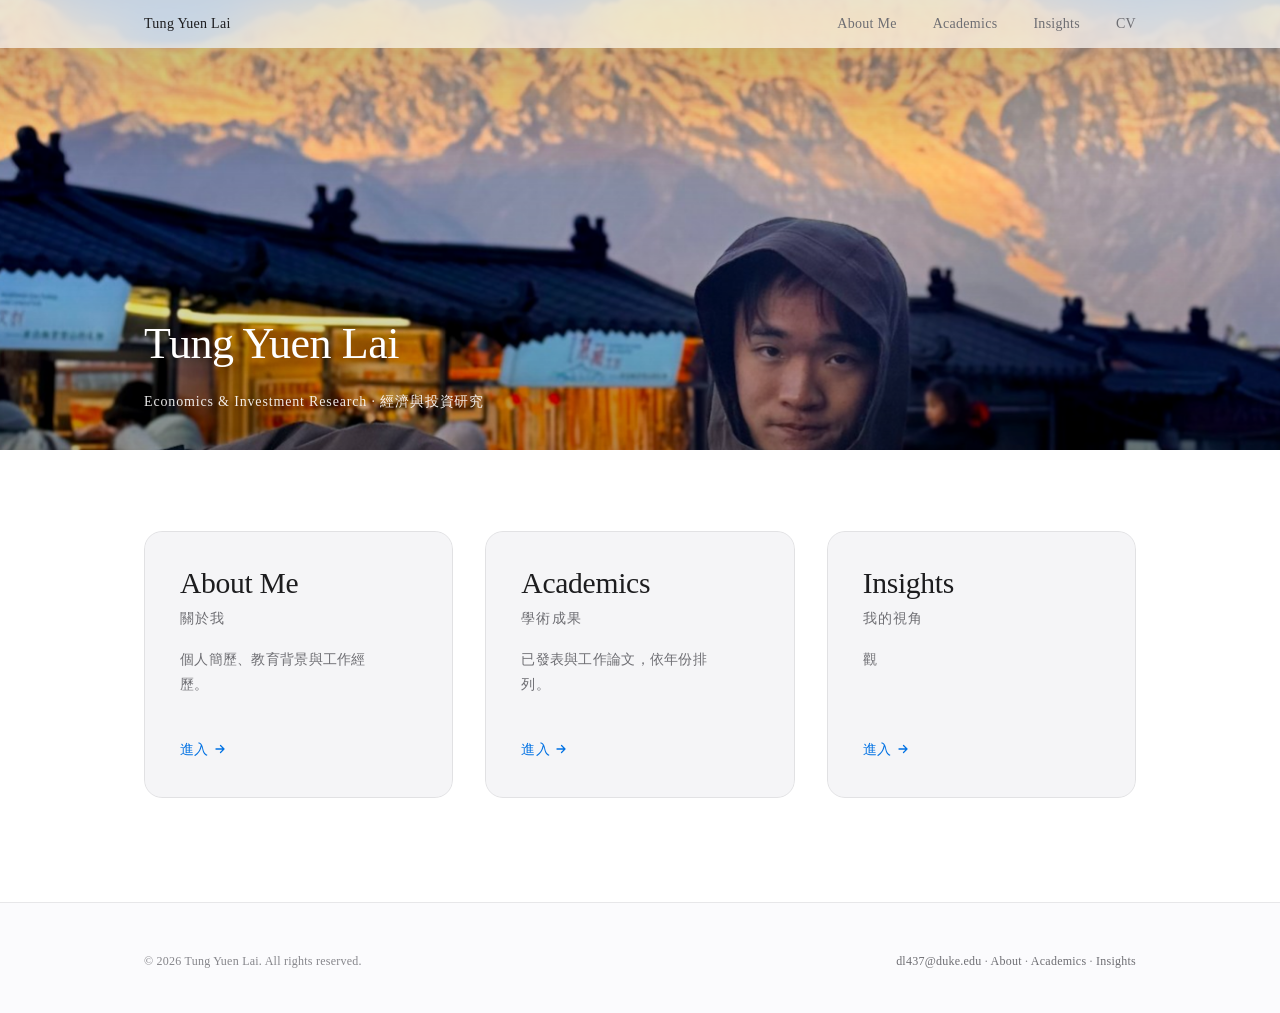
==== index.html @ 2a578169 "Initial commit: personal site (index / about / academics / insights)" ====
<!DOCTYPE html>
<html lang="zh-Hant">
<head>
<meta charset="UTF-8">
<meta name="viewport" content="width=device-width, initial-scale=1">
<title>Tung Yuen Lai — Personal Site</title>
<meta name="description" content="個人網站：學術成果與投資研究。">
<link rel="stylesheet" href="assets/css/style.css">
</head>
<body data-page="">

<!-- ========== 導航 ========== -->
<header class="nav">
  <div class="nav__inner">
    <a class="nav__brand" href="index.html" data-nav-brand>Your Name</a>
    <nav class="nav__links" aria-label="主導覽">
      <a class="nav__link" href="about.html">About Me</a>
      <a class="nav__link" href="academics.html">Academics</a>
      <a class="nav__link" href="insights.html">Insights</a>
      <!-- 若要放 CV：把 href 改成你的 PDF 路徑，例如 assets/cv.pdf -->
      <a class="nav__link" href="#">CV</a>
    </nav>
    <button class="nav__toggle" aria-label="開啟選單" aria-expanded="false">
      <span></span><span></span>
    </button>
  </div>
</header>

<main>

  <!-- ========== Hero：圖片佔據螢幕上方二分之一 ========== -->
  <section class="hero" aria-label="主視覺">
    <div class="hero__media">
      <img src="assets/img/hero.jpg" alt="個人照片" fetchpriority="high">
    </div>
    <div class="hero__scrim"></div>
    <div class="hero__caption">
      <h1 class="hero__name" data-hero-name>Tung Yuen Lai</h1>
      <div class="hero__role" data-hero-role></div>
    </div>
  </section>

  <!-- ========== 三個入口 ========== -->
  <section class="entries" aria-label="主要區塊">
    <div class="entries__grid" data-entries>
      <!-- 由 app.js 依 content.js 渲染 -->
    </div>
  </section>

</main>

<!-- ========== 頁腳 ========== -->
<footer class="footer">
  <div class="wrap footer__inner">
    <div>&copy; <span data-year>2026</span> <span data-footer-name>Tung Yuen Lai</span>. All rights reserved.</div>
    <div>
      <a href="#" data-email>Email</a> ·
      <a href="about.html">About</a> ·
      <a href="academics.html">Academics</a> ·
      <a href="insights.html">Insights</a>
    </div>
  </div>
</footer>

<script src="assets/js/content.js"></script>
<script src="assets/js/app.js"></script>
</body>
</html>
---- assets/css/style.css ----
/* ==========================================================================
   Personal Site — Design System
   风格参考：Apple 官网（大量留白 / 半透明毛玻璃导航 / 克制的动效 / 细腻字距）
   字体：英文 Times New Roman 12pt，繁體中文 宋體
   ========================================================================== */

/* ---------- 1. 设计变量 ---------- */
:root {
  /* 颜色 */
  --bg:            #ffffff;
  --bg-alt:        #fbfbfd;
  --surface:       #f5f5f7;
  --surface-2:     #ededf0;
  --text:          #1d1d1f;
  --text-2:        #6e6e73;
  --text-3:        #86868b;
  --link:          #0066cc;
  --link-hover:    #004499;
  --accent:        #0071e3;
  --border:        #d2d2d7;
  --border-soft:   rgba(0, 0, 0, 0.08);

  /* 字体 */
  --font-en: "Times New Roman", "Nimbus Roman", "Liberation Serif", Times, serif;
  --font-tc: "Songti TC", "Songti SC", "STSong", "SimSun", "Noto Serif TC", serif;
  --font-mono: "SF Mono", "Menlo", "Consolas", monospace;

  /* 排版 — 英文基准 12pt（= 16px） */
  --fs-base:   12pt;
  --fs-sm:     0.875rem;
  --fs-xs:     0.75rem;
  --fs-lg:     1.25rem;
  --fs-xl:     1.75rem;
  --fs-2xl:    2.5rem;
  --fs-3xl:    3.5rem;
  --fs-hero:   clamp(2.5rem, 6vw, 5rem);

  /* 间距 */
  --gutter: clamp(1.25rem, 5vw, 6rem);
  --maxw: 1120px;
  --maxw-read: 680px;

  /* 其他 */
  --radius:    18px;
  --radius-sm: 10px;
  --nav-h:     48px;
  --ease:      cubic-bezier(0.16, 1, 0.3, 1);

  /* 阴影 */
  --shadow-sm: 0 1px 3px rgba(0, 0, 0, 0.04);
  --shadow:    0 4px 24px rgba(0, 0, 0, 0.06);
  --shadow-lg: 0 16px 48px rgba(0, 0, 0, 0.10);

  /* 首頁大圖的垂直裁切焦點（直式照片用在橫幅時使用）
     38% ≈ 山景為主、人臉露出下半   48% ≈ 人臉完整、山景較少 */
  --hero-focus: 44%;
}

/* ---------- 2. 基础重置 ---------- */
*, *::before, *::after { box-sizing: border-box; }

html {
  font-size: var(--fs-base);          /* 全局基准 12pt */
  -webkit-text-size-adjust: 100%;
  scroll-behavior: smooth;
  scroll-padding-top: calc(var(--nav-h) + 16px);
}

body {
  margin: 0;
  background: var(--bg);
  color: var(--text);
  font-family: var(--font-en), var(--font-tc);
  font-size: 1rem;
  line-height: 1.6;
  letter-spacing: 0.01em;
  -webkit-font-smoothing: antialiased;
  -moz-osx-font-smoothing: grayscale;
  overflow-x: hidden;
}

/* 繁體中文段落：字距稍寬，行高稍大 */
:lang(zh-Hant), .tc { font-family: var(--font-tc), var(--font-en); line-height: 1.8; letter-spacing: 0.02em; }

img { max-width: 100%; display: block; }

a { color: var(--link); text-decoration: none; transition: color .25s var(--ease); }
a:hover { color: var(--link-hover); }

h1, h2, h3, h4 { font-weight: 400; margin: 0; line-height: 1.15; letter-spacing: -0.015em; }
h1 { font-size: var(--fs-3xl); }
h2 { font-size: var(--fs-2xl); }
h3 { font-size: var(--fs-xl); }
p  { margin: 0 0 1.1em; }

::selection { background: #b9d9ff; }

:focus-visible { outline: 2px solid var(--accent); outline-offset: 3px; border-radius: 4px; }

/* ---------- 3. 布局工具 ---------- */
.wrap { width: 100%; max-width: var(--maxw); margin: 0 auto; padding: 0 var(--gutter); }
.wrap--read { max-width: var(--maxw-read); }
.section { padding: clamp(4rem, 10vh, 7rem) 0; }
.section--tight { padding: clamp(2.5rem, 6vh, 4rem) 0; }
.center { text-align: center; }
.muted { color: var(--text-2); }
.small { font-size: var(--fs-sm); }
.eyebrow {
  font-size: var(--fs-sm);
  letter-spacing: 0.14em;
  text-transform: uppercase;
  color: var(--text-3);
  margin-bottom: 0.75rem;
}
.rule { height: 1px; background: var(--border-soft); border: 0; margin: 0; }

/* ---------- 4. 顶部导航 ---------- */
.nav {
  position: fixed; inset: 0 0 auto 0;
  height: var(--nav-h);
  z-index: 100;
  display: flex; align-items: center;
  background: rgba(251, 251, 253, 0.72);
  -webkit-backdrop-filter: saturate(180%) blur(20px);
  backdrop-filter: saturate(180%) blur(20px);
  border-bottom: 1px solid transparent;
  transition: border-color .3s var(--ease), background .3s var(--ease);
}
.nav.is-scrolled { border-bottom-color: var(--border-soft); }

.nav__inner {
  width: 100%; max-width: var(--maxw);
  margin: 0 auto; padding: 0 var(--gutter);
  display: flex; align-items: center; justify-content: space-between; gap: 1.5rem;
}
.nav__brand {
  font-size: var(--fs-sm); letter-spacing: 0.02em; color: var(--text);
  white-space: nowrap;
}
.nav__brand:hover { color: var(--text-2); }
.nav__links { display: flex; align-items: center; gap: clamp(1rem, 3vw, 2.25rem); }
.nav__link {
  font-size: var(--fs-sm); color: var(--text-2);
  position: relative; padding: 0.25rem 0; white-space: nowrap;
}
.nav__link::after {
  content: ""; position: absolute; left: 0; bottom: -1px; height: 1px; width: 100%;
  background: currentColor; transform: scaleX(0); transform-origin: right;
  transition: transform .4s var(--ease);
}
.nav__link:hover { color: var(--text); }
.nav__link:hover::after { transform: scaleX(1); transform-origin: left; }
.nav__link.is-active { color: var(--text); }
.nav__link.is-active::after { transform: scaleX(1); }

/* 移动端汉堡 */
.nav__toggle {
  display: none; background: none; border: 0; cursor: pointer; padding: 8px;
  color: var(--text);
}
.nav__toggle span {
  display: block; width: 18px; height: 1.5px; background: currentColor; margin: 4px 0;
  transition: transform .3s var(--ease), opacity .3s var(--ease);
}
.nav.is-open .nav__toggle span:first-child { transform: translateY(2.75px) rotate(45deg); }
.nav.is-open .nav__toggle span:last-child  { transform: translateY(-2.75px) rotate(-45deg); }

/* ---------- 5. 首页 Hero ---------- */
/* 图片占据屏幕上方 1/2 */
.hero {
  position: relative;
  height: 50vh;
  min-height: 320px;
  overflow: hidden;
  background: var(--surface);
}
.hero__media {
  position: absolute; inset: -12% 0;
  will-change: transform;
}
.hero__media img {
  width: 100%; height: 100%; object-fit: cover;
  /* 直式照片裁成橫幅時的可見區域。
     數字越小 → 畫面越往上（山景多、人臉靠下）；
     數字越大 → 畫面越往下（人臉完整、山景較少）。
     可在 style.css 的 :root 調整 --hero-focus。 */
  object-position: center var(--hero-focus);
  transform: scale(1.04);
  animation: heroKen 14s var(--ease) forwards;
}
@keyframes heroKen { from { transform: scale(1.12); } to { transform: scale(1.04); } }

.hero__scrim {
  position: absolute; inset: 0;
  background: linear-gradient(180deg, rgba(0,0,0,.28) 0%, rgba(0,0,0,0) 38%, rgba(0,0,0,.30) 100%);
}
.hero__caption {
  position: absolute; left: 0; right: 0; bottom: clamp(1.25rem, 4vh, 2.5rem);
  z-index: 2; color: #fff;
  padding: 0 var(--gutter);
  max-width: var(--maxw); margin: 0 auto;
  text-shadow: 0 1px 20px rgba(0, 0, 0, .35);
}
.hero__name { font-size: clamp(1.6rem, 4vw, 2.75rem); letter-spacing: -0.01em; }
.hero__role { font-size: var(--fs-sm); opacity: .9; margin-top: .35rem; letter-spacing: .06em; }

/* ---------- 6. 首页三个入口 ---------- */
.entries { padding: clamp(3rem, 9vh, 6rem) 0 clamp(3rem, 8vh, 5rem); }
.entries__grid {
  display: grid; grid-template-columns: repeat(3, 1fr);
  gap: clamp(1rem, 2.5vw, 2rem);
  max-width: var(--maxw); margin: 0 auto; padding: 0 var(--gutter);
}
.entry {
  position: relative;
  display: flex; flex-direction: column; justify-content: space-between;
  min-height: 240px;
  padding: clamp(1.5rem, 3vw, 2.25rem);
  border-radius: var(--radius);
  background: var(--surface);
  color: var(--text);
  overflow: hidden;
  transition: transform .6s var(--ease), box-shadow .6s var(--ease), background .4s var(--ease);
}
.entry::after {
  content: ""; position: absolute; inset: 0; border-radius: inherit;
  border: 1px solid var(--border-soft); pointer-events: none;
}
.entry:hover { transform: translateY(-6px); box-shadow: var(--shadow-lg); background: #fff; color: var(--text); }
.entry__en {
  font-size: clamp(1.35rem, 2.4vw, 1.85rem);
  letter-spacing: -0.01em; line-height: 1.1;
}
.entry__tc { font-family: var(--font-tc); font-size: var(--fs-sm); color: var(--text-2); margin-top: .4rem; letter-spacing: .08em; }
.entry__desc { font-size: var(--fs-sm); color: var(--text-2); max-width: 30ch; margin-top: 1rem; }
.entry__arrow {
  font-size: var(--fs-sm); color: var(--accent);
  display: inline-flex; align-items: center; gap: .35rem; margin-top: 1.5rem;
}
.entry__arrow svg { width: 12px; height: 12px; transition: transform .5s var(--ease); }
.entry:hover .entry__arrow svg { transform: translateX(4px); }

/* ---------- 7. 页面头部（子页） ---------- */
.page-head {
  padding: calc(var(--nav-h) + clamp(2.5rem, 8vh, 5rem)) 0 clamp(1.5rem, 4vh, 2.5rem);
}
.page-head h1 { font-size: clamp(2rem, 5vw, 3.25rem); letter-spacing: -0.02em; }
.page-head .tc-title { font-family: var(--font-tc); font-size: var(--fs-base); color: var(--text-2); letter-spacing: .16em; margin-top: .75rem; }
.page-head p.lede { margin-top: 1.25rem; max-width: 62ch; color: var(--text-2); }

/* 卷动进度条 */
.progress {
  position: fixed; top: 0; left: 0; height: 2px; width: 0; z-index: 120;
  background: var(--accent); transition: width .1s linear;
}

/* ---------- 8. 简历 About ---------- */
.resume { display: grid; grid-template-columns: 250px 1fr; gap: clamp(2rem, 6vw, 5rem); align-items: start; }

.resume__side { position: sticky; top: calc(var(--nav-h) + 2rem); }
.resume__side dl { margin: 0; }
.resume__side dt { font-size: var(--fs-xs); letter-spacing: .12em; text-transform: uppercase; color: var(--text-3); margin-top: 1.4rem; }
.resume__side dd { margin: .3rem 0 0; font-size: var(--fs-sm); color: var(--text); }
.resume__side a { word-break: break-word; }

.timeline { position: relative; padding-left: 1.75rem; }
.timeline::before {
  content: ""; position: absolute; left: 0; top: .5rem; bottom: .5rem; width: 1px;
  background: var(--border);
}
.tl-item { position: relative; padding-bottom: clamp(2rem, 5vh, 3.25rem); }
.tl-item::before {
  content: ""; position: absolute; left: -1.75rem; top: .55rem;
  width: 7px; height: 7px; margin-left: -3px; border-radius: 50%;
  background: #fff; border: 1.5px solid var(--accent);
}
.tl-item__period { font-size: var(--fs-xs); letter-spacing: .1em; color: var(--text-3); text-transform: uppercase; }
.tl-item__title { font-size: var(--fs-lg); margin-top: .35rem; }
.tl-item__sub { font-size: var(--fs-sm); color: var(--text-2); margin-top: .25rem; }
.tl-item__desc { font-size: var(--fs-sm); color: var(--text-2); margin-top: .75rem; max-width: 62ch; }
.tl-item ul { margin: .75rem 0 0; padding-left: 1.1rem; font-size: var(--fs-sm); color: var(--text-2); }
.tl-item li { margin-bottom: .4rem; }

.tags { display: flex; flex-wrap: wrap; gap: .5rem; }
.tag {
  font-size: var(--fs-xs); padding: .3rem .7rem; border-radius: 999px;
  background: var(--surface); color: var(--text-2); border: 1px solid var(--border-soft);
}

/* ---------- 9. 学术成果（Google Scholar 风格） ---------- */
.scholar { display: grid; grid-template-columns: 280px 1fr; gap: clamp(2rem, 5vw, 4rem); align-items: start; }

.scholar__card { position: sticky; top: calc(var(--nav-h) + 2rem); }
.scholar__avatar {
  width: 120px; height: 120px; border-radius: 50%; object-fit: cover; object-position: center 25%;
  margin-bottom: 1.25rem; box-shadow: var(--shadow);
}
.scholar__name { font-size: var(--fs-lg); }
.scholar__affil { font-size: var(--fs-sm); color: var(--text-2); margin-top: .3rem; }
.scholar__links { font-size: var(--fs-sm); margin-top: .9rem; display: flex; flex-wrap: wrap; gap: .35rem .9rem; }

.stats { width: 100%; border-collapse: collapse; margin-top: 1.5rem; font-size: var(--fs-sm); }
.stats caption { text-align: left; font-size: var(--fs-xs); letter-spacing: .12em; text-transform: uppercase; color: var(--text-3); padding-bottom: .6rem; }
.stats th, .stats td { text-align: left; padding: .45rem 0; border-bottom: 1px solid var(--border-soft); font-weight: 400; }
.stats td:last-child { text-align: right; color: var(--text-2); }

.pub-list { list-style: none; margin: 0; padding: 0; }
.pub { padding: 1.25rem 0; border-bottom: 1px solid var(--border-soft); }
.pub:first-child { padding-top: 0; }
.pub__title { font-size: var(--fs-lg); line-height: 1.35; color: var(--link); }
.pub__title:hover { text-decoration: underline; }
.pub__authors { font-size: var(--fs-sm); color: var(--text-2); margin-top: .4rem; }
.pub__venue { font-size: var(--fs-sm); color: var(--text-3); font-style: italic; margin-top: .25rem; }
.pub__meta { margin-top: .7rem; display: flex; flex-wrap: wrap; gap: .4rem 1rem; font-size: var(--fs-xs); color: var(--text-3); }
.pub__meta .sep { color: var(--border); }
.pub__tags { margin-top: .7rem; }
.pub__actions { margin-top: .8rem; display: flex; gap: 1rem; font-size: var(--fs-sm); }
.pub__actions a { display: inline-flex; align-items: center; gap: .3rem; }

/* 分页/年份分隔 */
.year-divider {
  margin: 2.5rem 0 1rem; padding-bottom: .5rem;
  border-bottom: 1px solid var(--text);
  font-size: var(--fs-sm); letter-spacing: .1em; color: var(--text);
}
.year-divider:first-child { margin-top: 0; }

/* ---------- 10. Insights 列表 ---------- */
.filters { display: flex; flex-wrap: wrap; gap: .5rem; margin-bottom: 2.5rem; }
.filter {
  font-family: inherit; font-size: var(--fs-xs); letter-spacing: .04em;
  padding: .45rem 1rem; border-radius: 999px; cursor: pointer;
  border: 1px solid var(--border); background: transparent; color: var(--text-2);
  transition: all .3s var(--ease);
}
.filter:hover { border-color: var(--text-3); color: var(--text); }
.filter.is-active { background: var(--text); border-color: var(--text); color: #fff; }

.posts { display: grid; grid-template-columns: repeat(auto-fill, minmax(300px, 1fr)); gap: clamp(1.25rem, 3vw, 2rem); }
.post {
  display: flex; flex-direction: column; gap: .75rem;
  padding: 1.75rem; border-radius: var(--radius);
  background: var(--surface); color: var(--text);
  transition: transform .6s var(--ease), box-shadow .6s var(--ease), background .4s var(--ease);
  position: relative;
}
.post::after { content: ""; position: absolute; inset: 0; border-radius: inherit; border: 1px solid var(--border-soft); pointer-events: none; }
.post:hover { transform: translateY(-6px); box-shadow: var(--shadow-lg); background: #fff; color: var(--text); }
.post__meta { font-size: var(--fs-xs); letter-spacing: .08em; color: var(--text-3); text-transform: uppercase; display: flex; gap: .6rem; }
.post__title { font-size: var(--fs-lg); line-height: 1.3; }
.post__excerpt { font-size: var(--fs-sm); color: var(--text-2); flex: 1; }
.post__more { font-size: var(--fs-sm); color: var(--accent); }

.empty {
  padding: 3.5rem 2rem; text-align: center; border-radius: var(--radius);
  background: var(--surface); color: var(--text-2); font-size: var(--fs-sm);
}

/* ---------- 11. 内文阅读页 ---------- */
.reader { padding-bottom: 6rem; }
.reader__back { font-size: var(--fs-sm); display: inline-flex; align-items: center; gap: .4rem; color: var(--text-2); }
.reader__back:hover { color: var(--text); }
.reader__head { padding: clamp(1.5rem, 4vh, 3rem) 0 clamp(1rem, 3vh, 2rem); border-bottom: 1px solid var(--border-soft); margin-bottom: clamp(2rem, 5vh, 3.5rem); }
.reader__title { font-size: clamp(1.75rem, 4vw, 2.75rem); letter-spacing: -0.02em; }
.reader__byline { margin-top: 1rem; font-size: var(--fs-sm); color: var(--text-2); }
.reader__byline .dot { color: var(--border); margin: 0 .5rem; }

.prose { font-size: 1rem; line-height: 1.85; color: #2b2b2e; }
.prose h2 { font-size: var(--fs-xl); margin: 2.5rem 0 1rem; letter-spacing: -0.01em; color: var(--text); }
.prose h3 { font-size: var(--fs-lg); margin: 2rem 0 .75rem; color: var(--text); }
.prose p { margin: 0 0 1.35em; }
.prose ul, .prose ol { margin: 0 0 1.35em; padding-left: 1.35rem; }
.prose li { margin-bottom: .55rem; }
.prose blockquote {
  margin: 2rem 0; padding: .25rem 0 .25rem 1.5rem;
  border-left: 2px solid var(--border); color: var(--text-2); font-style: italic;
}
.prose figure { margin: 2.25rem 0; }
.prose figcaption { font-size: var(--fs-xs); color: var(--text-3); margin-top: .75rem; text-align: center; }
.prose table { width: 100%; border-collapse: collapse; font-size: var(--fs-sm); margin: 1.75rem 0; }
.prose th, .prose td { border-bottom: 1px solid var(--border-soft); padding: .6rem .5rem; text-align: left; }
.prose th { font-weight: 400; color: var(--text-2); border-bottom-color: var(--border); }
.prose code { font-family: var(--font-mono); font-size: .875em; background: var(--surface); padding: .15em .4em; border-radius: 4px; }
.prose pre { background: var(--surface); padding: 1.25rem; border-radius: var(--radius-sm); overflow-x: auto; font-size: var(--fs-sm); }
.prose pre code { background: none; padding: 0; }
.prose hr { border: 0; border-top: 1px solid var(--border-soft); margin: 2.5rem 0; }

/* 文章末尾：上一篇/下一篇 */
.pager { display: flex; justify-content: space-between; gap: 1rem; margin-top: 4rem; padding-top: 2rem; border-top: 1px solid var(--border-soft); }
.pager a { font-size: var(--fs-sm); max-width: 45%; }
.pager .pager__dir { display: block; font-size: var(--fs-xs); letter-spacing: .1em; text-transform: uppercase; color: var(--text-3); margin-bottom: .35rem; }
.pager .pager__next { text-align: right; margin-left: auto; }

/* 占位提示（内容未上传时） */
.placeholder {
  margin: 2.5rem 0; padding: 2rem; border-radius: var(--radius);
  border: 1px dashed var(--border); background: var(--bg-alt);
  font-size: var(--fs-sm); color: var(--text-2); text-align: center;
}

/* ---------- 12. 页脚 ---------- */
.footer {
  padding: 3rem 0 2.5rem; margin-top: 2rem;
  background: var(--bg-alt); border-top: 1px solid var(--border-soft);
  font-size: var(--fs-xs); color: var(--text-3);
}
.footer__inner { display: flex; flex-wrap: wrap; gap: 1rem; justify-content: space-between; align-items: center; }
.footer a { color: var(--text-2); }
.footer a:hover { color: var(--text); }

/* ---------- 13. 滚动入场动画 ---------- */
.reveal {
  opacity: 0;
  transform: translateY(28px);
  transition: opacity .9s var(--ease), transform .9s var(--ease);
}
.reveal.is-visible { opacity: 1; transform: none; }
.reveal[data-delay="1"] { transition-delay: .09s; }
.reveal[data-delay="2"] { transition-delay: .18s; }
.reveal[data-delay="3"] { transition-delay: .27s; }
.reveal[data-delay="4"] { transition-delay: .36s; }

/* 子元素逐个浮现 */
.stagger > * {
  opacity: 0; transform: translateY(20px);
  transition: opacity .8s var(--ease), transform .8s var(--ease);
}
.stagger.is-visible > * { opacity: 1; transform: none; }
.stagger.is-visible > *:nth-child(1) { transition-delay: .05s; }
.stagger.is-visible > *:nth-child(2) { transition-delay: .12s; }
.stagger.is-visible > *:nth-child(3) { transition-delay: .19s; }
.stagger.is-visible > *:nth-child(4) { transition-delay: .26s; }
.stagger.is-visible > *:nth-child(5) { transition-delay: .33s; }
.stagger.is-visible > *:nth-child(6) { transition-delay: .40s; }
.stagger.is-visible > *:nth-child(n+7) { transition-delay: .45s; }

/* 页面进入 */
@keyframes pageIn { from { opacity: 0; } to { opacity: 1; } }
body { animation: pageIn .5s var(--ease) both; }

/* ---------- 14. 响应式 ---------- */
@media (max-width: 900px) {
  .resume, .scholar { grid-template-columns: 1fr; gap: 2.5rem; }
  .resume__side, .scholar__card { position: static; }
  .entries__grid { grid-template-columns: 1fr; }
  .entry { min-height: auto; }
}

@media (max-width: 640px) {
  :root { --fs-2xl: 1.9rem; --fs-3xl: 2.4rem; }
  .nav__toggle { display: block; }
  .nav__links {
    position: absolute; top: var(--nav-h); left: 0; right: 0;
    flex-direction: column; align-items: flex-start; gap: 0;
    padding: 0 var(--gutter);
    background: rgba(251,251,253,.96);
    -webkit-backdrop-filter: saturate(180%) blur(20px);
    backdrop-filter: saturate(180%) blur(20px);
    border-bottom: 1px solid var(--border-soft);
    max-height: 0; overflow: hidden;
    transition: max-height .45s var(--ease), padding .45s var(--ease);
  }
  .nav.is-open .nav__links { max-height: 320px; padding: .5rem var(--gutter) 1.25rem; }
  .nav__link { padding: .75rem 0; font-size: 1rem; width: 100%; border-bottom: 1px solid var(--border-soft); }
  .nav__link::after { display: none; }
  .hero { height: 46vh; }
}

/* ---------- 15. 无障碍 / 减少动效 ---------- */
@media (prefers-reduced-motion: reduce) {
  *, *::before, *::after {
    animation-duration: .001ms !important;
    animation-iteration-count: 1 !important;
    transition-duration: .001ms !important;
    scroll-behavior: auto !important;
  }
  .reveal, .stagger > * { opacity: 1; transform: none; }
}

/* ---------- 16. 打印 ---------- */
@media print {
  .nav, .progress, .footer, .pager, .reader__back { display: none; }
  body { background: #fff; }
  .prose { color: #000; }
}
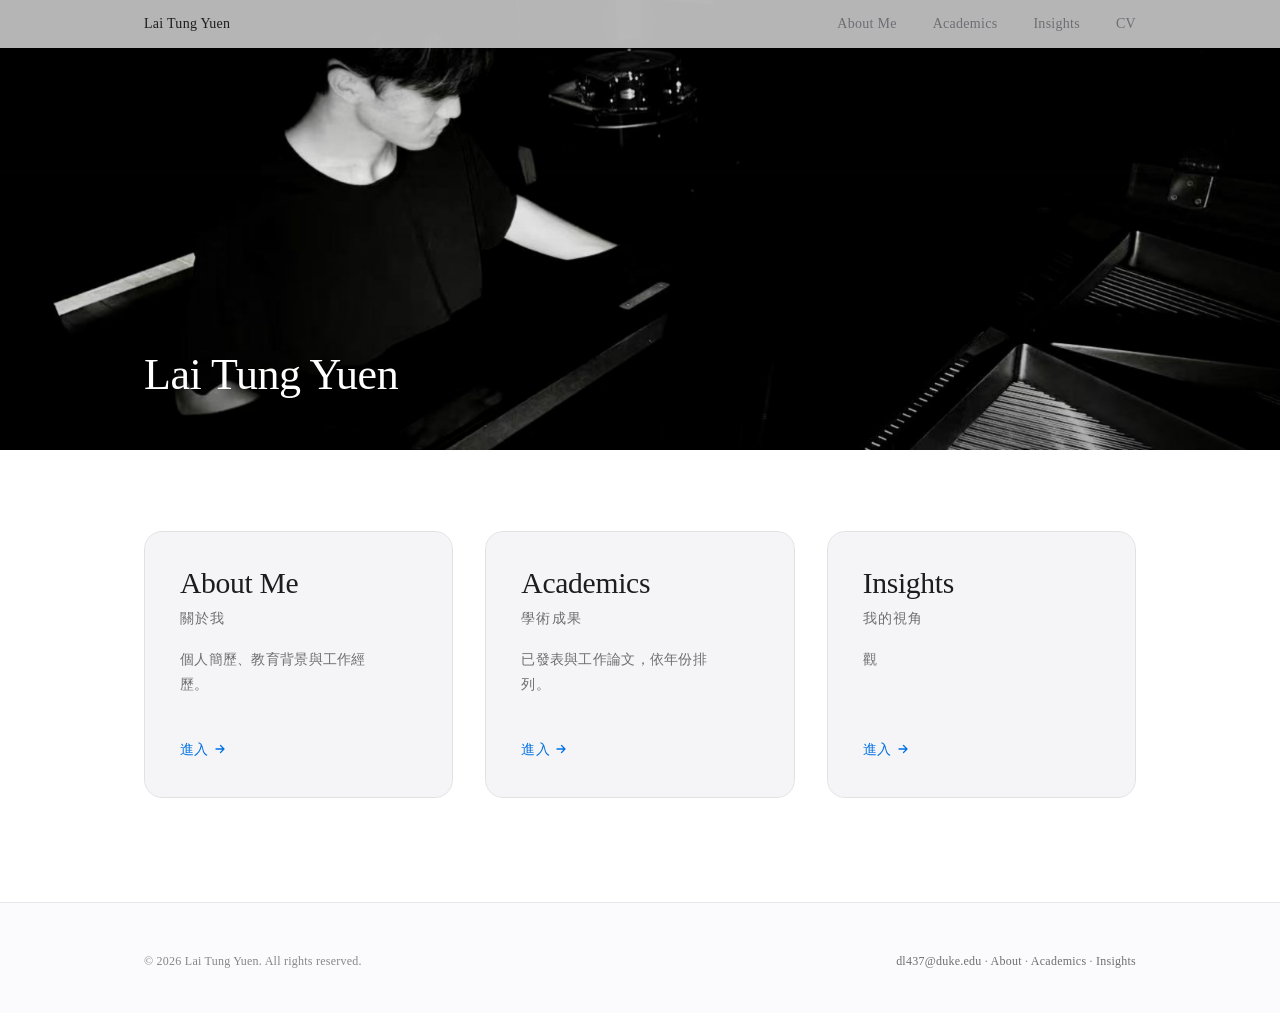
==== commit 995f75a8: "Update hero and avatar images, rename to Lai Tung Yuen, add bio, clear resume sections" ====
--- a/index.html
+++ b/index.html
@@ -3,7 +3,7 @@
 <head>
 <meta charset="UTF-8">
 <meta name="viewport" content="width=device-width, initial-scale=1">
-<title>Tung Yuen Lai — Personal Site</title>
+<title>Lai Tung Yuen — Personal Site</title>
 <meta name="description" content="個人網站：學術成果與投資研究。">
 <link rel="stylesheet" href="assets/css/style.css">
 </head>
@@ -12,7 +12,7 @@
 <!-- ========== 導航 ========== -->
 <header class="nav">
   <div class="nav__inner">
-    <a class="nav__brand" href="index.html" data-nav-brand>Your Name</a>
+    <a class="nav__brand" href="index.html" data-nav-brand>Lai Tung Yuen</a>
     <nav class="nav__links" aria-label="主導覽">
       <a class="nav__link" href="about.html">About Me</a>
       <a class="nav__link" href="academics.html">Academics</a>
@@ -35,7 +35,7 @@
     </div>
     <div class="hero__scrim"></div>
     <div class="hero__caption">
-      <h1 class="hero__name" data-hero-name>Tung Yuen Lai</h1>
+      <h1 class="hero__name" data-hero-name>Lai Tung Yuen</h1>
       <div class="hero__role" data-hero-role></div>
     </div>
   </section>
@@ -52,7 +52,7 @@
 <!-- ========== 頁腳 ========== -->
 <footer class="footer">
   <div class="wrap footer__inner">
-    <div>&copy; <span data-year>2026</span> <span data-footer-name>Tung Yuen Lai</span>. All rights reserved.</div>
+    <div>&copy; <span data-year>2026</span> <span data-footer-name>Lai Tung Yuen</span>. All rights reserved.</div>
     <div>
       <a href="#" data-email>Email</a> ·
       <a href="about.html">About</a> ·
--- a/assets/css/style.css
+++ b/assets/css/style.css
@@ -52,8 +52,8 @@
   --shadow-lg: 0 16px 48px rgba(0, 0, 0, 0.10);
 
   /* 首頁大圖的垂直裁切焦點（直式照片用在橫幅時使用）
-     38% ≈ 山景為主、人臉露出下半   48% ≈ 人臉完整、山景較少 */
-  --hero-focus: 44%;
+     數字越小 → 畫面越往上；數字越大 → 畫面越往下 */
+  --hero-focus: 20%;
 }
 
 /* ---------- 2. 基础重置 ---------- */
@@ -247,6 +247,10 @@
 .page-head h1 { font-size: clamp(2rem, 5vw, 3.25rem); letter-spacing: -0.02em; }
 .page-head .tc-title { font-family: var(--font-tc); font-size: var(--fs-base); color: var(--text-2); letter-spacing: .16em; margin-top: .75rem; }
 .page-head p.lede { margin-top: 1.25rem; max-width: 62ch; color: var(--text-2); }
+/* 自我介紹多段落 */
+.page-head .lede { max-width: 68ch; color: var(--text-2); }
+.page-head .lede p { margin: 0 0 1em; line-height: 1.75; }
+.page-head .lede p:last-child { margin-bottom: 0; }
 
 /* 卷动进度条 */
 .progress {
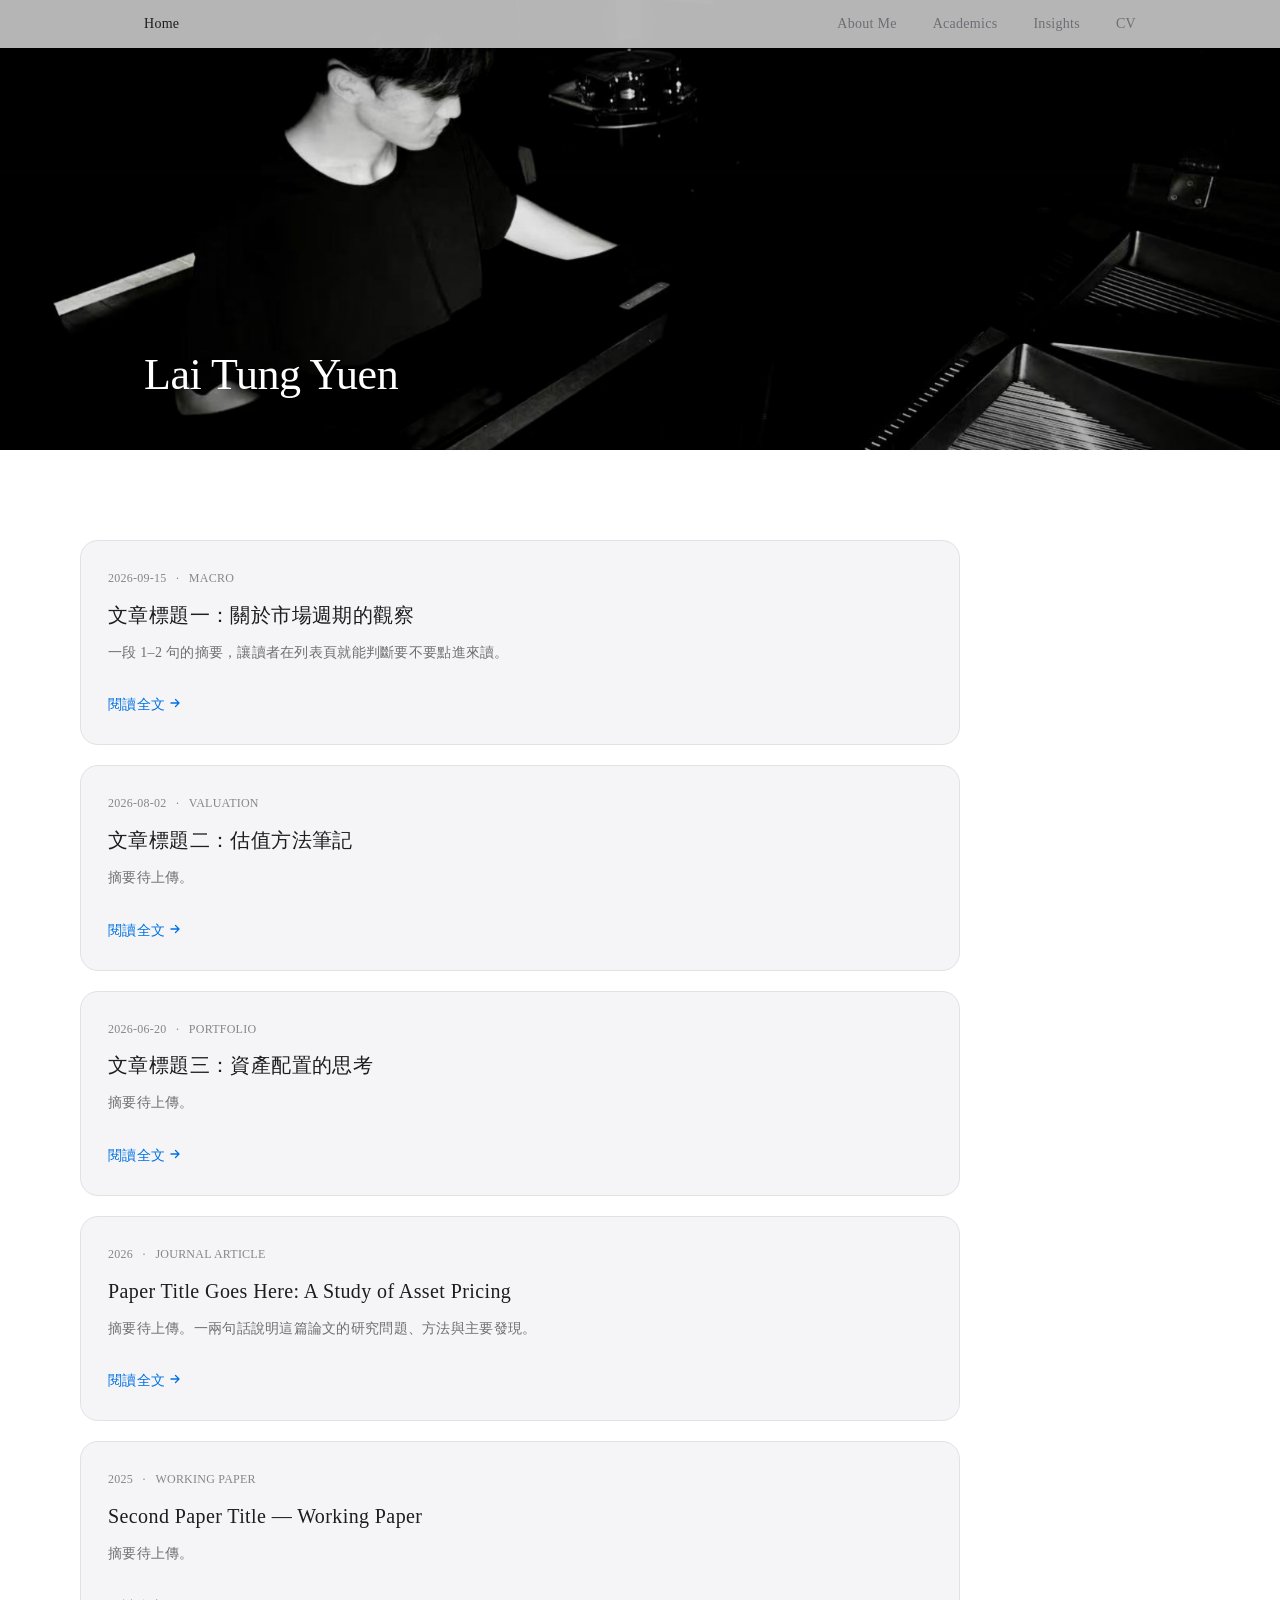
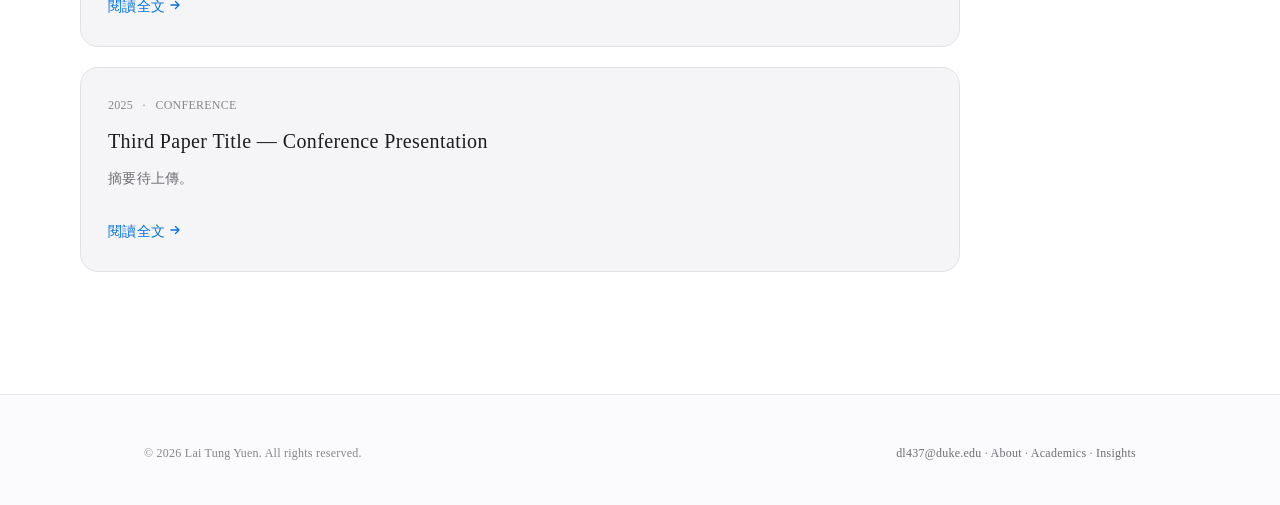
==== commit 7071332d: "Nav brand to Home, homepage feed, About hero image, vertical cards, remove Chinese subtitles" ====
--- a/index.html
+++ b/index.html
@@ -12,7 +12,7 @@
 <!-- ========== 導航 ========== -->
 <header class="nav">
   <div class="nav__inner">
-    <a class="nav__brand" href="index.html" data-nav-brand>Lai Tung Yuen</a>
+    <a class="nav__brand" href="index.html" data-nav-brand>Home</a>
     <nav class="nav__links" aria-label="主導覽">
       <a class="nav__link" href="about.html">About Me</a>
       <a class="nav__link" href="academics.html">Academics</a>
@@ -40,9 +40,9 @@
     </div>
   </section>
 
-  <!-- ========== 三個入口 ========== -->
-  <section class="entries" aria-label="主要區塊">
-    <div class="entries__grid" data-entries>
+  <!-- ========== 最新內容：學術論文 + 投資研究，越新排越上面 ========== -->
+  <section class="section wrap" aria-label="最新內容">
+    <div class="feed" data-home-feed>
       <!-- 由 app.js 依 content.js 渲染 -->
     </div>
   </section>
--- a/assets/css/style.css
+++ b/assets/css/style.css
@@ -214,7 +214,7 @@
 .entry {
   position: relative;
   display: flex; flex-direction: column; justify-content: space-between;
-  min-height: 240px;
+  min-height: 200px;
   padding: clamp(1.5rem, 3vw, 2.25rem);
   border-radius: var(--radius);
   background: var(--surface);
@@ -234,10 +234,12 @@
 .entry__tc { font-family: var(--font-tc); font-size: var(--fs-sm); color: var(--text-2); margin-top: .4rem; letter-spacing: .08em; }
 .entry__desc { font-size: var(--fs-sm); color: var(--text-2); max-width: 30ch; margin-top: 1rem; }
 .entry__arrow {
-  font-size: var(--fs-sm); color: var(--accent);
-  display: inline-flex; align-items: center; gap: .35rem; margin-top: 1.5rem;
-}
-.entry__arrow svg { width: 12px; height: 12px; transition: transform .5s var(--ease); }
+  color: var(--accent);
+  align-self: flex-end;          /* 箭頭靠右下角 */
+  display: inline-flex; align-items: center;
+  transition: transform .5s var(--ease);
+}
+.entry__arrow svg { width: 15px; height: 15px; }
 .entry:hover .entry__arrow svg { transform: translateX(4px); }
 
 /* ---------- 7. 页面头部（子页） ---------- */
@@ -257,6 +259,72 @@
   position: fixed; top: 0; left: 0; height: 2px; width: 0; z-index: 120;
   background: var(--accent); transition: width .1s linear;
 }
+
+/* ---------- 8a. 關於我：大圖版型 ---------- */
+.about-hero {
+  position: relative;
+  min-height: 82vh;
+  display: flex;
+  align-items: flex-end;
+  overflow: hidden;
+  background: #0b0b0c;
+  color: #fff;
+}
+.about-hero__media { position: absolute; inset: 0; }
+.about-hero__media img {
+  width: 100%; height: 100%; object-fit: cover;
+  object-position: center 50%;
+}
+/* 漸層遮罩：左側（文字處）與底部加深，右側最深，讓白字清楚 */
+.about-hero__scrim {
+  position: absolute; inset: 0;
+  background:
+    linear-gradient(90deg, rgba(0,0,0,0.58) 0%, rgba(0,0,0,0.52) 42%, rgba(0,0,0,0.22) 66%, rgba(0,0,0,0.88) 100%),
+    linear-gradient(0deg, rgba(0,0,0,0.86) 0%, rgba(0,0,0,0.58) 28%, rgba(0,0,0,0.16) 56%, rgba(0,0,0,0) 78%);
+}
+.about-hero__caption {
+  position: relative; z-index: 2;
+  width: 100%; max-width: var(--maxw);
+  margin: 0 auto;
+  padding: calc(var(--nav-h) + 3rem) var(--gutter) clamp(3rem, 9vh, 5.5rem);
+  color: #fff;
+  text-shadow: 0 1px 30px rgba(0, 0, 0, 0.65), 0 1px 4px rgba(0, 0, 0, 0.45);
+}
+.about-hero__title {
+  font-size: clamp(2.25rem, 5.5vw, 3.75rem);
+  letter-spacing: -0.02em;
+  color: #fff;
+}
+.about-hero__bio {
+  margin-top: 1.75rem;
+  max-width: 60ch;
+  color: rgba(255, 255, 255, 0.9);
+}
+.about-hero__bio p { margin: 0 0 1.15em; line-height: 1.8; }
+.about-hero__bio p:last-child { margin-bottom: 0; }
+.about-hero__email {
+  display: inline-block;
+  margin-top: 1.5rem;
+  font-size: var(--fs-sm);
+  color: #fff;
+  border-bottom: 1px solid rgba(255, 255, 255, 0.45);
+  padding-bottom: 2px;
+  transition: border-color .3s var(--ease);
+}
+.about-hero__email:hover { color: #fff; border-bottom-color: #fff; }
+
+@media (max-width: 640px) {
+  .about-hero { min-height: 88vh; }
+}
+
+/* ---------- 8b. 首頁資訊流（單欄） ---------- */
+.feed {
+  display: grid;
+  grid-template-columns: 1fr;
+  gap: 1.25rem;
+  max-width: 880px;
+}
+.feed .post__excerpt { max-width: 72ch; }
 
 /* ---------- 8. 简历 About ---------- */
 .resume { display: grid; grid-template-columns: 250px 1fr; gap: clamp(2rem, 6vw, 5rem); align-items: start; }
@@ -340,7 +408,14 @@
 .filter:hover { border-color: var(--text-3); color: var(--text); }
 .filter.is-active { background: var(--text); border-color: var(--text); color: #fff; }
 
-.posts { display: grid; grid-template-columns: repeat(auto-fill, minmax(300px, 1fr)); gap: clamp(1.25rem, 3vw, 2rem); }
+/* 卡片豎向排列（單欄） */
+.posts {
+  display: grid;
+  grid-template-columns: 1fr;
+  gap: 1.25rem;
+  max-width: 880px;
+}
+.posts .post__excerpt { max-width: 72ch; }
 .post {
   display: flex; flex-direction: column; gap: .75rem;
   padding: 1.75rem; border-radius: var(--radius);
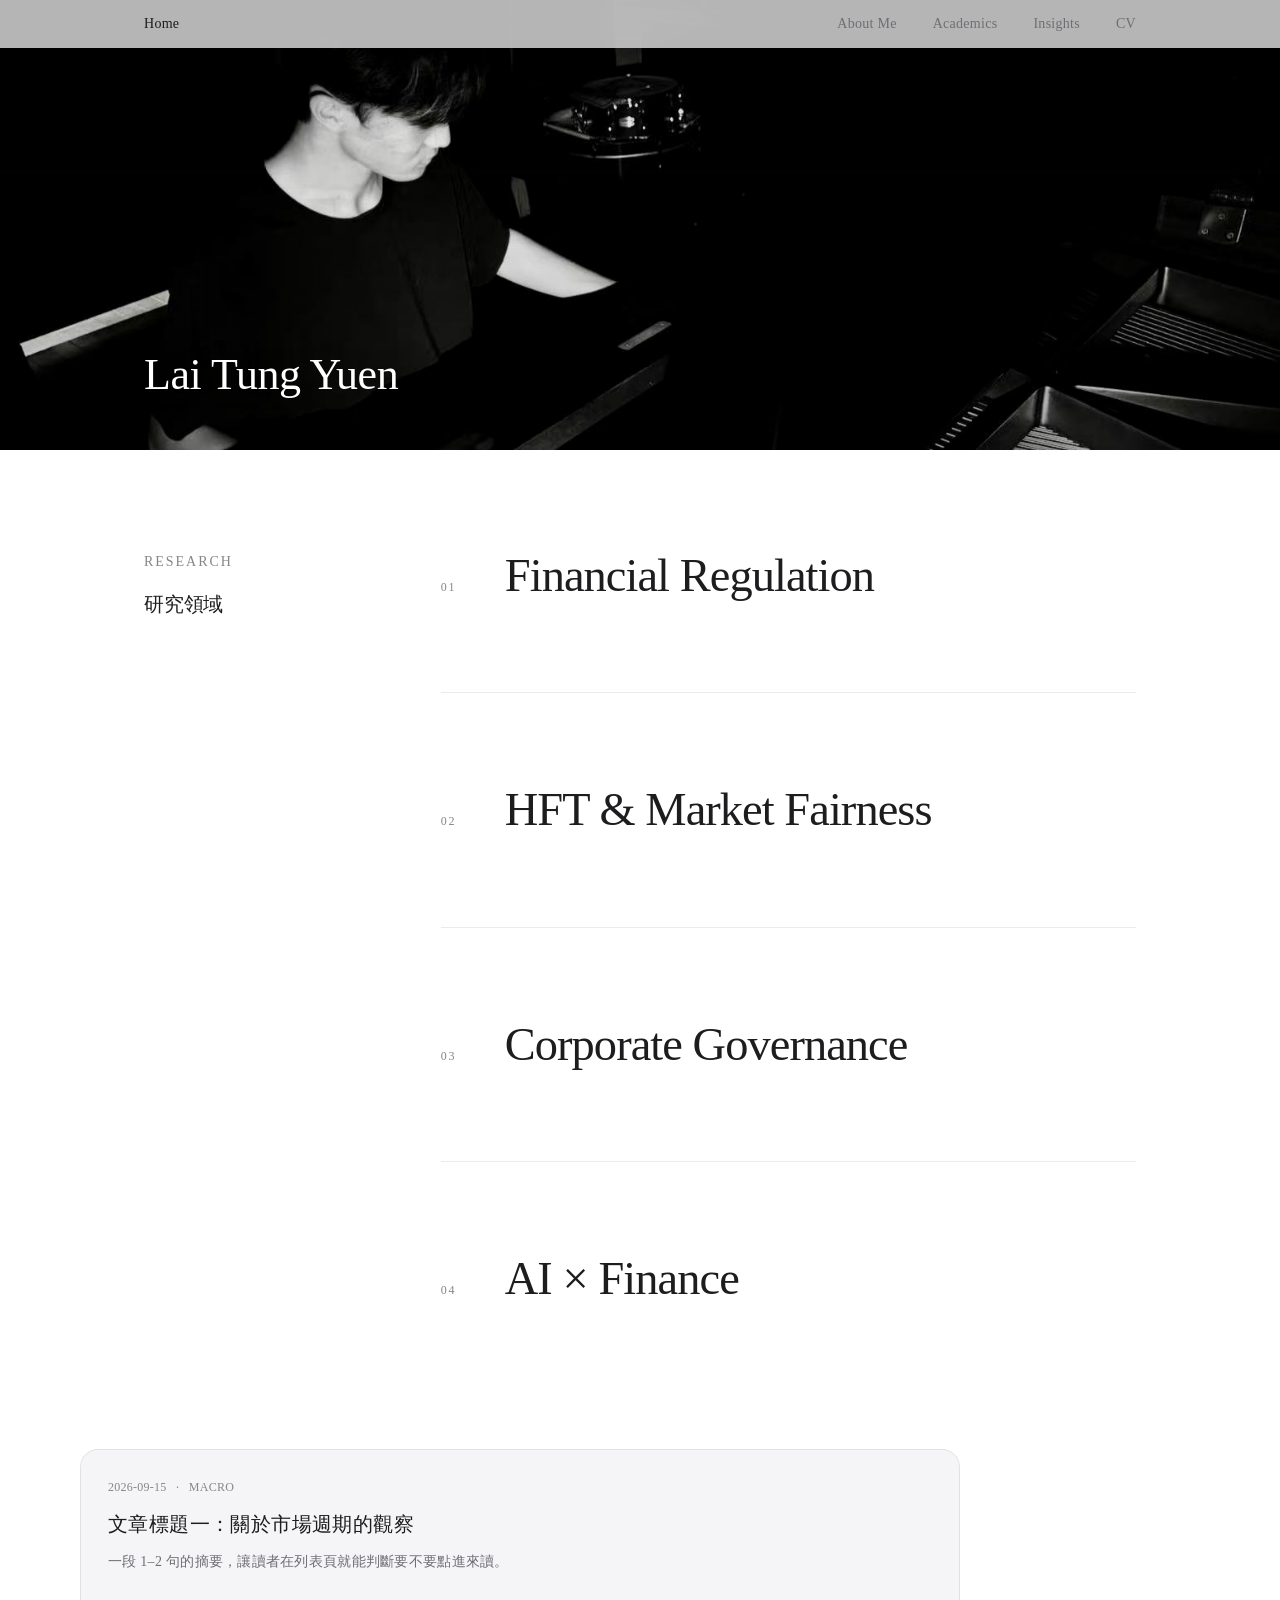
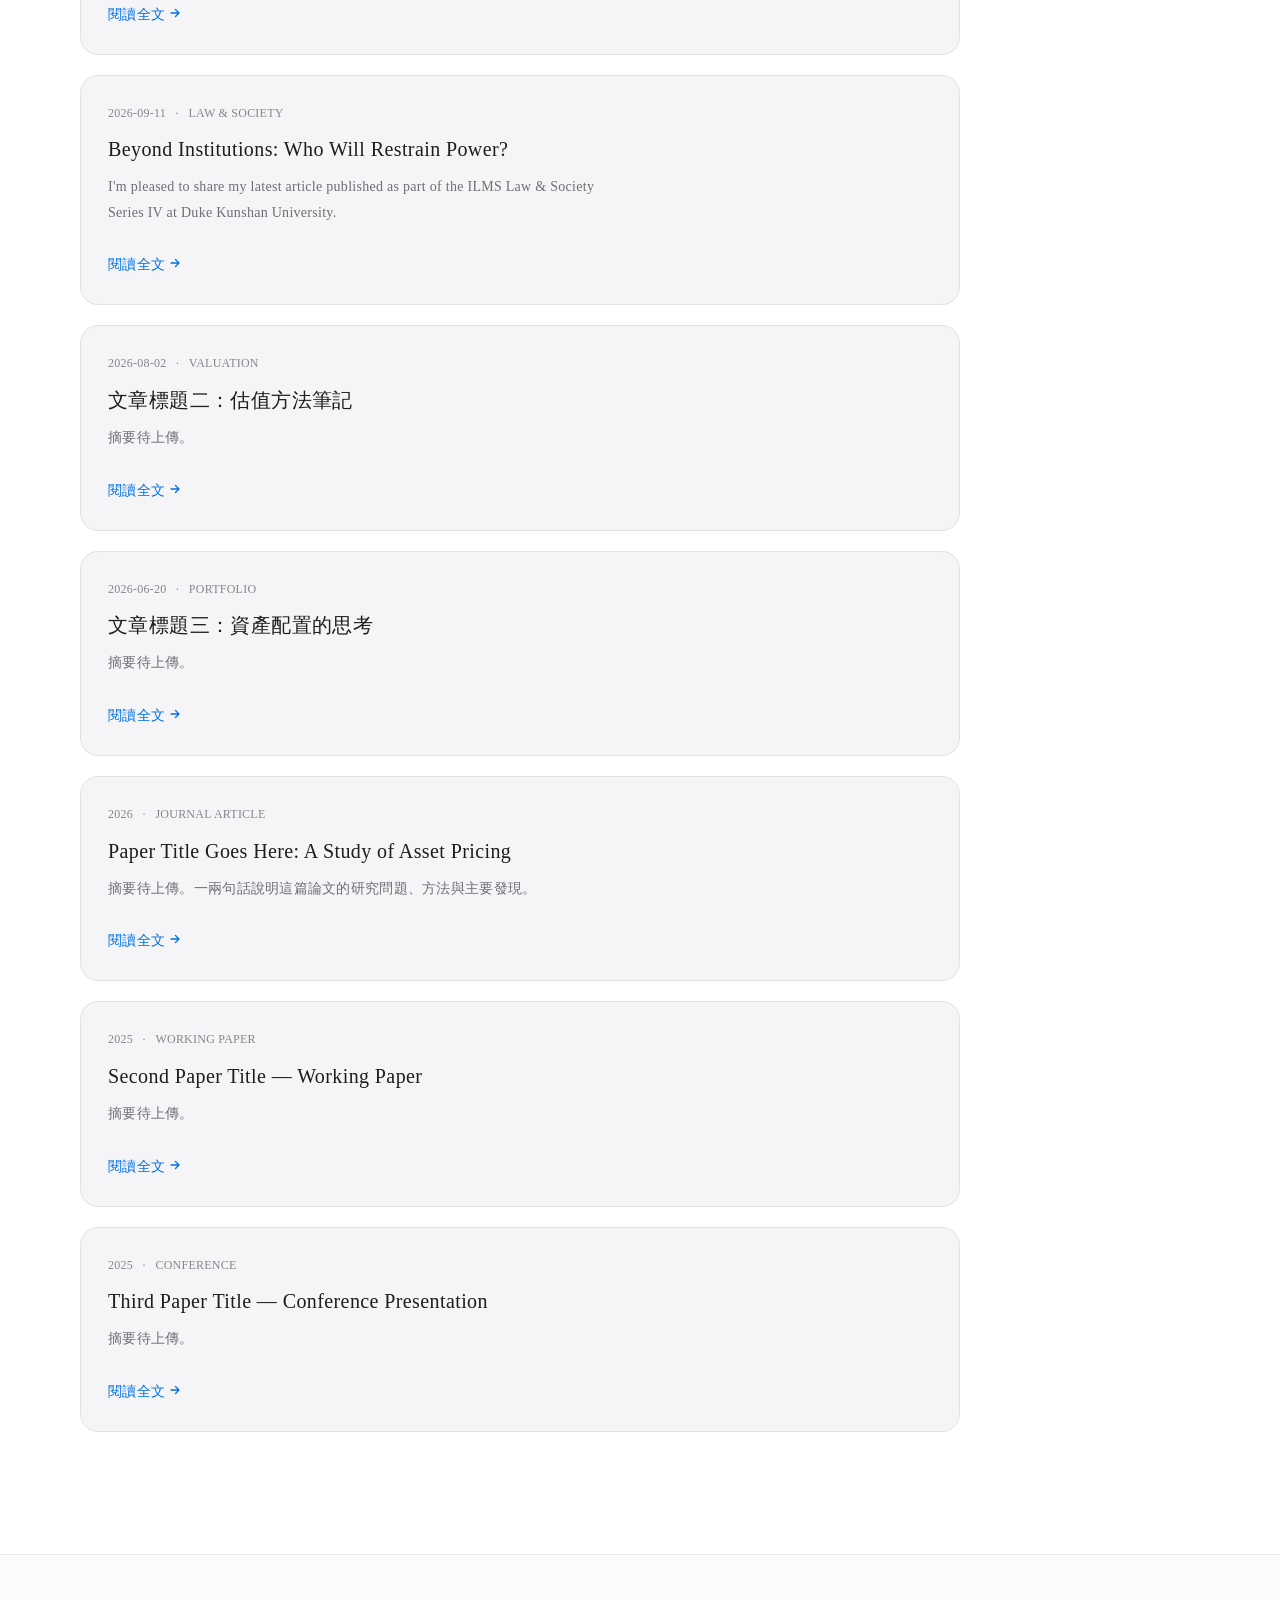
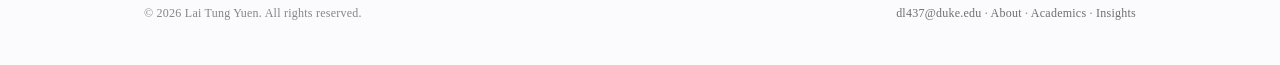
==== commit 2cd1d87b: "Apple-style interaction upgrade: scroll-driven hero, research section, magnetic nav, view transition" ====
--- a/index.html
+++ b/index.html
@@ -14,11 +14,11 @@
   <div class="nav__inner">
     <a class="nav__brand" href="index.html" data-nav-brand>Home</a>
     <nav class="nav__links" aria-label="主導覽">
-      <a class="nav__link" href="about.html">About Me</a>
-      <a class="nav__link" href="academics.html">Academics</a>
-      <a class="nav__link" href="insights.html">Insights</a>
+      <a class="nav__link" data-magnetic href="about.html">About Me</a>
+      <a class="nav__link" data-magnetic href="academics.html">Academics</a>
+      <a class="nav__link" data-magnetic href="insights.html">Insights</a>
       <!-- 若要放 CV：把 href 改成你的 PDF 路徑，例如 assets/cv.pdf -->
-      <a class="nav__link" href="#">CV</a>
+      <a class="nav__link" data-magnetic href="#">CV</a>
     </nav>
     <button class="nav__toggle" aria-label="開啟選單" aria-expanded="false">
       <span></span><span></span>
@@ -37,6 +37,19 @@
     <div class="hero__caption">
       <h1 class="hero__name" data-hero-name>Lai Tung Yuen</h1>
       <div class="hero__role" data-hero-role></div>
+    </div>
+  </section>
+
+  <!-- ========== 研究領域：捲動時依序浮現 ========== -->
+  <section class="research" aria-label="研究領域">
+    <div class="wrap research__inner">
+      <div class="research__aside">
+        <p class="eyebrow reveal">Research</p>
+        <h2 class="research__title reveal" data-delay="1">研究領域</h2>
+      </div>
+      <ol class="research__list" data-research>
+        <!-- 由 app.js 依 content.js 的 research 渲染 -->
+      </ol>
     </div>
   </section>
 
--- a/assets/css/style.css
+++ b/assets/css/style.css
@@ -125,6 +125,8 @@
   backdrop-filter: saturate(180%) blur(20px);
   border-bottom: 1px solid transparent;
   transition: border-color .3s var(--ease), background .3s var(--ease);
+  /* 跨頁轉場時導覽列保持不動 */
+  view-transition-name: site-nav;
 }
 .nav.is-scrolled { border-bottom-color: var(--border-soft); }
 
@@ -174,8 +176,11 @@
   overflow: hidden;
   background: var(--surface);
 }
+/* Hero：捲動時緩慢縮小（--hero-t 由 JS 寫入，0→1）
+   縮放用 transform，只走 GPU，不觸發 layout */
 .hero__media {
-  position: absolute; inset: -12% 0;
+  position: absolute; inset: 0;
+  transform: scale(calc(1.10 - var(--hero-t, 0) * 0.10));
   will-change: transform;
 }
 .hero__media img {
@@ -185,10 +190,10 @@
      數字越大 → 畫面越往下（人臉完整、山景較少）。
      可在 style.css 的 :root 調整 --hero-focus。 */
   object-position: center var(--hero-focus);
-  transform: scale(1.04);
-  animation: heroKen 14s var(--ease) forwards;
-}
-@keyframes heroKen { from { transform: scale(1.12); } to { transform: scale(1.04); } }
+  transform: scale(1.05);
+  animation: heroKen 12s var(--ease) forwards;
+}
+@keyframes heroKen { from { transform: scale(1.05); } to { transform: scale(1.00); } }
 
 .hero__scrim {
   position: absolute; inset: 0;
@@ -200,9 +205,21 @@
   padding: 0 var(--gutter);
   max-width: var(--maxw); margin: 0 auto;
   text-shadow: 0 1px 20px rgba(0, 0, 0, .35);
+  /* 捲動時淡出（透明度會被瀏覽器自動夾在 0–1） */
+  opacity: calc(1 - var(--hero-t, 0) * 2);
 }
 .hero__name { font-size: clamp(1.6rem, 4vw, 2.75rem); letter-spacing: -0.01em; }
 .hero__role { font-size: var(--fs-sm); opacity: .9; margin-top: .35rem; letter-spacing: .06em; }
+
+/* 文字進場：opacity + translateY */
+.hero__name, .hero__role {
+  opacity: 0;
+  transform: translateY(20px);
+  animation: heroTextIn 1.1s var(--ease) forwards;
+}
+.hero__name { animation-delay: .2s; }
+.hero__role { animation-delay: .38s; }
+@keyframes heroTextIn { to { opacity: 1; transform: translateY(0); } }
 
 /* ---------- 6. 首页三个入口 ---------- */
 .entries { padding: clamp(3rem, 9vh, 6rem) 0 clamp(3rem, 8vh, 5rem); }
@@ -242,7 +259,48 @@
 .entry__arrow svg { width: 15px; height: 15px; }
 .entry:hover .entry__arrow svg { transform: translateX(4px); }
 
-/* ---------- 7. 页面头部（子页） ---------- */
+/* ---------- 6b. 首頁研究領域（捲動敘事） ---------- */
+.research { padding: clamp(3.5rem, 11vh, 8rem) 0 clamp(2rem, 6vh, 4rem); }
+.research__inner {
+  display: grid;
+  grid-template-columns: minmax(150px, 220px) 1fr;
+  gap: clamp(2rem, 6vw, 5rem);
+  align-items: start;
+}
+.research__aside { position: sticky; top: calc(var(--nav-h) + 16vh); }
+.research__title { font-size: var(--fs-lg); letter-spacing: -0.01em; }
+
+.research__list { list-style: none; margin: 0; padding: 0; }
+.research__item {
+  display: grid;
+  grid-template-columns: 3rem 1fr;
+  gap: 0 1rem;
+  align-items: baseline;
+  padding: clamp(2.5rem, 10vh, 6.5rem) 0;
+  border-bottom: 1px solid var(--border-soft);
+}
+.research__item:first-child { padding-top: 0; }
+.research__item:last-child { border-bottom: 0; padding-bottom: 0; }
+.research__idx {
+  font-size: var(--fs-xs);
+  letter-spacing: .14em;
+  color: var(--text-3);
+}
+.research__name {
+  font-size: clamp(1.65rem, 4vw, 2.9rem);
+  line-height: 1.15;
+  letter-spacing: -0.02em;
+  font-weight: 400;
+}
+.research__desc {
+  grid-column: 2;
+  margin: .9rem 0 0;
+  max-width: 52ch;
+  font-size: var(--fs-sm);
+  color: var(--text-2);
+}
+
+/* ---------- 7. 頁面頭部（子頁） ---------- */
 .page-head {
   padding: calc(var(--nav-h) + clamp(2.5rem, 8vh, 5rem)) 0 clamp(1.5rem, 4vh, 2.5rem);
 }
@@ -255,9 +313,13 @@
 .page-head .lede p:last-child { margin-bottom: 0; }
 
 /* 卷动进度条 */
+/* 捲動進度條：用 transform: scaleX 而非 width，避免每帧重新排版 */
 .progress {
-  position: fixed; top: 0; left: 0; height: 2px; width: 0; z-index: 120;
-  background: var(--accent); transition: width .1s linear;
+  position: fixed; top: 0; left: 0; height: 2px; width: 100%; z-index: 120;
+  background: var(--accent);
+  transform: scaleX(0);
+  transform-origin: 0 50%;
+  will-change: transform;
 }
 
 /* ---------- 8a. 關於我：大圖版型 ---------- */
@@ -398,6 +460,111 @@
 .year-divider:first-child { margin-top: 0; }
 
 /* ---------- 10. Insights 列表 ---------- */
+/* ---------- 10a. 標籤列（Insights） ---------- */
+.tagbar { margin-bottom: 2.5rem; }
+
+.tagbar__row {
+  display: flex; flex-wrap: wrap; align-items: center;
+  justify-content: center;                /* 標籤居中 */
+  gap: .55rem;
+}
+
+.tagpill {
+  font-family: inherit; font-size: var(--fs-xs); letter-spacing: .02em;
+  display: inline-flex; align-items: center; gap: .4rem;
+  padding: .45rem 1rem; border-radius: 999px; cursor: pointer;
+  border: 1px solid var(--border); background: transparent; color: var(--text-2);
+  transition: all .3s var(--ease);
+}
+.tagpill:hover { border-color: var(--text-3); color: var(--text); }
+.tagpill.is-active { background: var(--text); border-color: var(--text); color: #fff; }
+.tagpill__n {
+  font-size: .68em; opacity: .55;
+  padding-left: .15rem;
+}
+.tagpill.is-active .tagpill__n { opacity: .8; }
+
+.tagbar__search {
+  display: inline-flex; align-items: center; justify-content: center;
+  width: 34px; height: 34px; border-radius: 50%; cursor: pointer;
+  border: 1px solid var(--border); background: transparent; color: var(--text-2);
+  transition: all .3s var(--ease);
+}
+.tagbar__search:hover { border-color: var(--text-3); color: var(--text); }
+.tagbar__search.is-active { background: var(--text); border-color: var(--text); color: #fff; }
+
+.tagpanel {
+  margin-top: 1.75rem;
+  padding: clamp(1.25rem, 3vw, 2rem);
+  border-radius: var(--radius);
+  background: var(--surface);
+  text-align: center;
+}
+.tagpanel__input {
+  font-family: inherit; font-size: var(--fs-sm);
+  width: 100%; max-width: 360px;
+  padding: .6rem 1rem; border-radius: 999px;
+  border: 1px solid var(--border); background: #fff; color: var(--text);
+}
+.tagpanel__input:focus { outline: none; border-color: var(--accent); }
+.tagpanel__cloud {
+  margin-top: 1.5rem;
+  display: flex; flex-wrap: wrap; justify-content: center;
+  gap: .6rem .7rem; align-items: center;
+}
+.tagpill--cloud { background: #fff; }
+.tagpanel__empty, .tagpanel__hint {
+  font-size: var(--fs-xs); color: var(--text-3);
+}
+.tagpanel__empty { margin-top: 1.25rem; }
+.tagpanel__hint { margin-top: 1.5rem; }
+
+/* 通用按鈕 */
+.btn {
+  font-family: inherit; font-size: var(--fs-sm);
+  padding: .6rem 1.4rem; border-radius: 999px; cursor: pointer;
+  border: 1px solid var(--text); background: var(--text); color: #fff;
+  transition: opacity .3s var(--ease);
+}
+.btn:hover { opacity: .82; }
+
+/* ---------- 10b. 後台統計頁 ---------- */
+.stats-gate { margin-top: 2.5rem; max-width: 460px; }
+.stats-gate__form { display: flex; gap: .6rem; }
+.stats-gate__input {
+  font-family: inherit; font-size: var(--fs-sm); flex: 1;
+  padding: .6rem 1rem; border-radius: 999px;
+  border: 1px solid var(--border); background: #fff; color: var(--text);
+}
+.stats-gate__input:focus { outline: none; border-color: var(--accent); }
+.stats-gate__err { font-size: var(--fs-xs); color: #c0392b; margin: .75rem 0 0; }
+.stats-gate__hint { font-size: var(--fs-xs); color: var(--text-3); margin-top: 1rem; }
+
+.stats-summary {
+  display: flex; flex-wrap: wrap; gap: 1rem;
+  margin: 2.5rem 0 2rem;
+}
+.statbox {
+  flex: 1 1 120px;
+  padding: 1.25rem 1.5rem; border-radius: var(--radius);
+  background: var(--surface); border: 1px solid var(--border-soft);
+}
+.statbox__n { display: block; font-size: var(--fs-2xl); line-height: 1.1; }
+.statbox__l { display: block; font-size: var(--fs-xs); letter-spacing: .1em; text-transform: uppercase; color: var(--text-3); margin-top: .4rem; }
+
+.stats-table { width: 100%; border-collapse: collapse; font-size: var(--fs-sm); }
+.stats-table td { padding: .85rem .25rem; border-bottom: 1px solid var(--border-soft); vertical-align: baseline; }
+.stats-tb__n {
+  width: 4.5rem; text-align: right; padding-right: 1.25rem !important;
+  font-size: var(--fs-lg); color: var(--text);
+}
+.stats-tb__group {
+  display: inline-block; min-width: 5.5rem;
+  font-size: var(--fs-xs); letter-spacing: .08em; text-transform: uppercase; color: var(--text-3);
+}
+.stats-tb__date { color: var(--text-3); font-size: var(--fs-xs); margin-left: .6rem; }
+
+/* 舊的分類膠囊樣式（已由標籤列取代，保留以免快取舊頁面走版） */
 .filters { display: flex; flex-wrap: wrap; gap: .5rem; margin-bottom: 2.5rem; }
 .filter {
   font-family: inherit; font-size: var(--fs-xs); letter-spacing: .04em;
@@ -424,7 +591,7 @@
   position: relative;
 }
 .post::after { content: ""; position: absolute; inset: 0; border-radius: inherit; border: 1px solid var(--border-soft); pointer-events: none; }
-.post:hover { transform: translateY(-6px); box-shadow: var(--shadow-lg); background: #fff; color: var(--text); }
+.post:hover { transform: translateY(-6px) scale(1.006); box-shadow: var(--shadow-lg); background: #fff; color: var(--text); }
 .post__meta { font-size: var(--fs-xs); letter-spacing: .08em; color: var(--text-3); text-transform: uppercase; display: flex; gap: .6rem; }
 .post__title { font-size: var(--fs-lg); line-height: 1.3; }
 .post__excerpt { font-size: var(--fs-sm); color: var(--text-2); flex: 1; }
@@ -437,8 +604,22 @@
 
 /* ---------- 11. 内文阅读页 ---------- */
 .reader { padding-bottom: 6rem; }
-.reader__back { font-size: var(--fs-sm); display: inline-flex; align-items: center; gap: .4rem; color: var(--text-2); }
-.reader__back:hover { color: var(--text); }
+/* 返回：只有一個箭頭 */
+.reader__back {
+  display: inline-flex; align-items: center; justify-content: center;
+  width: 40px; height: 40px; border-radius: 50%;
+  color: var(--text-2);
+  border: 1px solid transparent;
+  transition: color .35s var(--ease), border-color .35s var(--ease),
+              background .35s var(--ease), transform .35s var(--ease);
+}
+.reader__back svg { width: 16px; height: 16px; transition: transform .45s var(--ease); }
+.reader__back:hover {
+  color: var(--text);
+  border-color: var(--border);
+  background: var(--surface);
+}
+.reader__back:hover svg { transform: translateX(-3px); }
 .reader__head { padding: clamp(1.5rem, 4vh, 3rem) 0 clamp(1rem, 3vh, 2rem); border-bottom: 1px solid var(--border-soft); margin-bottom: clamp(2rem, 5vh, 3.5rem); }
 .reader__title { font-size: clamp(1.75rem, 4vw, 2.75rem); letter-spacing: -0.02em; }
 .reader__byline { margin-top: 1rem; font-size: var(--fs-sm); color: var(--text-2); }
@@ -464,6 +645,16 @@
 .prose pre code { background: none; padding: 0; }
 .prose hr { border: 0; border-top: 1px solid var(--border-soft); margin: 2.5rem 0; }
 
+/* 公開的閱讀次數：淺色小字、靠右下 */
+.viewcount {
+  margin: 3rem 0 0;
+  text-align: right;
+  font-size: var(--fs-xs);
+  letter-spacing: .06em;
+  color: var(--text-3);
+}
+.viewcount[hidden] { display: none; }
+
 /* 文章末尾：上一篇/下一篇 */
 .pager { display: flex; justify-content: space-between; gap: 1rem; margin-top: 4rem; padding-top: 2rem; border-top: 1px solid var(--border-soft); }
 .pager a { font-size: var(--fs-sm); max-width: 45%; }
@@ -493,7 +684,16 @@
   transform: translateY(28px);
   transition: opacity .9s var(--ease), transform .9s var(--ease);
 }
-.reveal.is-visible { opacity: 1; transform: none; }
+/* 變體：柔和模糊淡入（用在研究領域這種大標） */
+.reveal[data-reveal="blur"] {
+  transform: translateY(22px) scale(.995);
+  filter: blur(10px);
+  transition: opacity .9s var(--ease), transform .9s var(--ease), filter .9s var(--ease);
+}
+/* 變體：由略小放大進場 */
+.reveal[data-reveal="scale"] { transform: translateY(22px) scale(.97); }
+
+.reveal.is-visible { opacity: 1; transform: none; filter: blur(0); }
 .reveal[data-delay="1"] { transition-delay: .09s; }
 .reveal[data-delay="2"] { transition-delay: .18s; }
 .reveal[data-delay="3"] { transition-delay: .27s; }
@@ -513,7 +713,15 @@
 .stagger.is-visible > *:nth-child(6) { transition-delay: .40s; }
 .stagger.is-visible > *:nth-child(n+7) { transition-delay: .45s; }
 
-/* 页面进入 */
+/* 跨頁轉場（View Transitions API；不支援的瀏覽器會直接忽略） */
+@view-transition { navigation: auto; }
+
+::view-transition-old(root),
+::view-transition-new(root) { animation-duration: .4s; animation-timing-function: var(--ease); }
+
+::view-transition-group(site-nav) { animation-duration: .4s; }
+
+/* 頁面進入（舊瀏覽器的後備） */
 @keyframes pageIn { from { opacity: 0; } to { opacity: 1; } }
 body { animation: pageIn .5s var(--ease) both; }
 
@@ -523,6 +731,9 @@
   .resume__side, .scholar__card { position: static; }
   .entries__grid { grid-template-columns: 1fr; }
   .entry { min-height: auto; }
+  /* 平板：研究領域改單欄，取消黏性 */
+  .research__inner { grid-template-columns: 1fr; gap: 2rem; }
+  .research__aside { position: static; }
 }
 
 @media (max-width: 640px) {
@@ -543,6 +754,10 @@
   .nav__link { padding: .75rem 0; font-size: 1rem; width: 100%; border-bottom: 1px solid var(--border-soft); }
   .nav__link::after { display: none; }
   .hero { height: 46vh; }
+  /* 手機：縮放幅度減半，減少長距離位移 */
+  .hero__media { transform: scale(calc(1.06 - var(--hero-t, 0) * 0.06)); }
+  .research__item { grid-template-columns: 1fr; gap: .6rem; padding: clamp(2rem, 8vh, 3.5rem) 0; }
+  .research__desc { grid-column: 1; }
 }
 
 /* ---------- 15. 无障碍 / 减少动效 ---------- */
@@ -553,7 +768,19 @@
     transition-duration: .001ms !important;
     scroll-behavior: auto !important;
   }
-  .reveal, .stagger > * { opacity: 1; transform: none; }
+  .reveal, .stagger > * { opacity: 1; transform: none; filter: none; }
+
+  /* 關閉視差與捲動縮放 */
+  .hero__media { transform: none !important; }
+  .hero__media img { animation: none; transform: none; }
+  .hero__caption { opacity: 1 !important; }
+  .hero__name, .hero__role { opacity: 1; transform: none; animation: none; }
+
+  /* 黏性區塊改為一般流動，避免長距離位移 */
+  .research__aside { position: static; }
+
+  /* 磁吸位移一律取消 */
+  [data-magnetic] { transform: none !important; }
 }
 
 /* ---------- 16. 打印 ---------- */
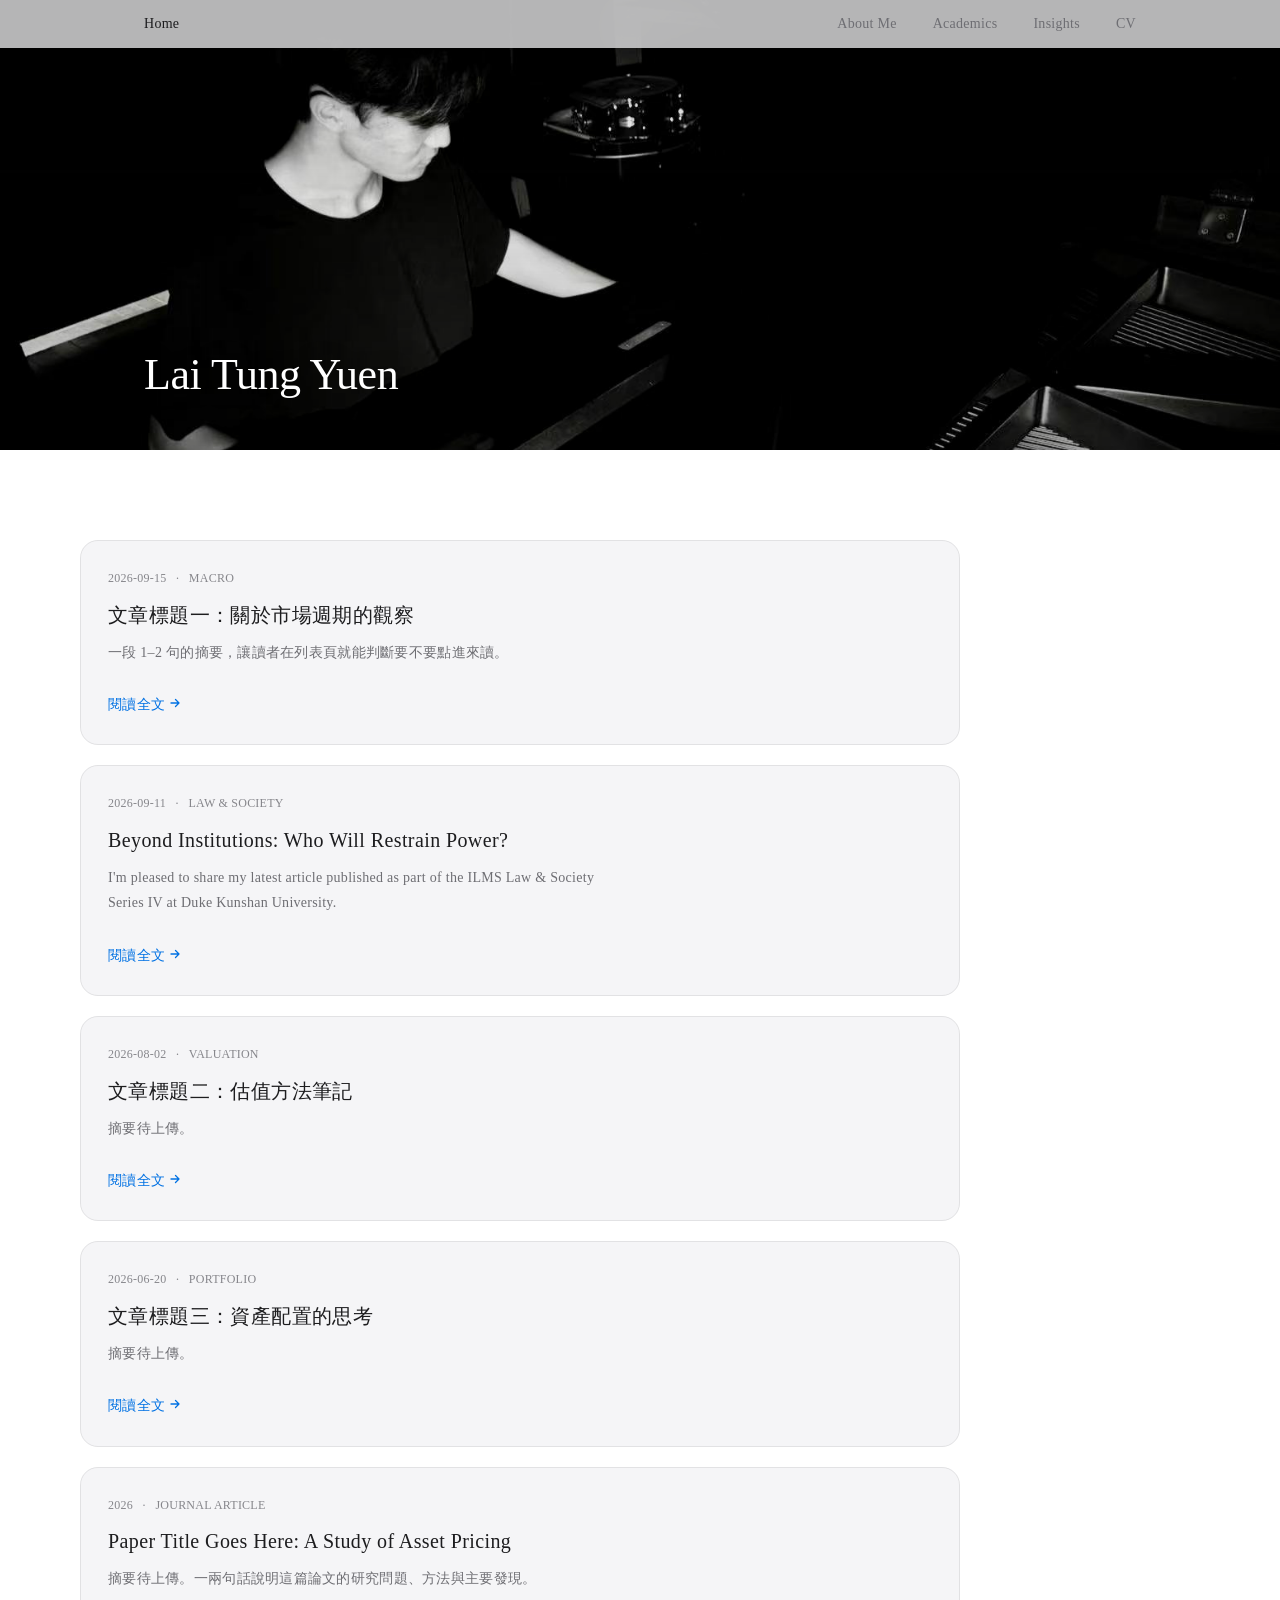
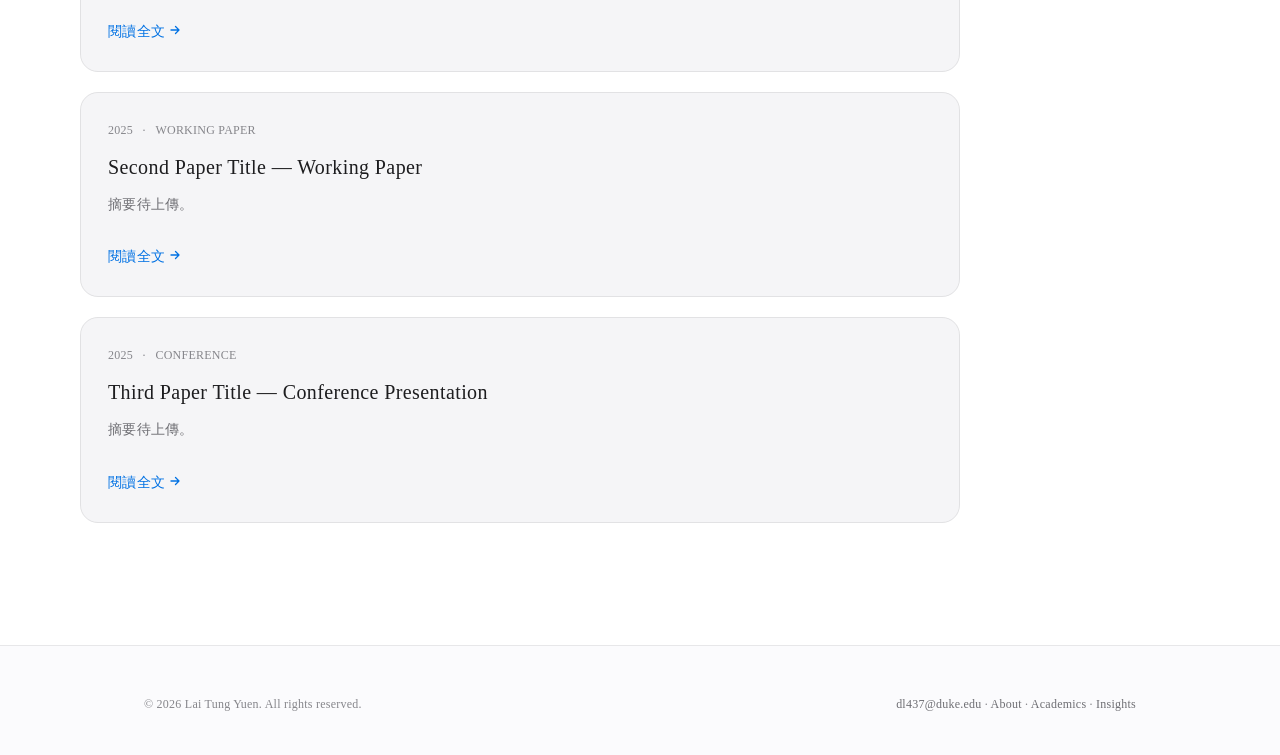
==== commit 3c7c4467: "Remove the research section from the homepage" ====
--- a/index.html
+++ b/index.html
@@ -40,19 +40,6 @@
     </div>
   </section>
 
-  <!-- ========== 研究領域：捲動時依序浮現 ========== -->
-  <section class="research" aria-label="研究領域">
-    <div class="wrap research__inner">
-      <div class="research__aside">
-        <p class="eyebrow reveal">Research</p>
-        <h2 class="research__title reveal" data-delay="1">研究領域</h2>
-      </div>
-      <ol class="research__list" data-research>
-        <!-- 由 app.js 依 content.js 的 research 渲染 -->
-      </ol>
-    </div>
-  </section>
-
   <!-- ========== 最新內容：學術論文 + 投資研究，越新排越上面 ========== -->
   <section class="section wrap" aria-label="最新內容">
     <div class="feed" data-home-feed>
--- a/assets/css/style.css
+++ b/assets/css/style.css
@@ -259,47 +259,6 @@
 .entry__arrow svg { width: 15px; height: 15px; }
 .entry:hover .entry__arrow svg { transform: translateX(4px); }
 
-/* ---------- 6b. 首頁研究領域（捲動敘事） ---------- */
-.research { padding: clamp(3.5rem, 11vh, 8rem) 0 clamp(2rem, 6vh, 4rem); }
-.research__inner {
-  display: grid;
-  grid-template-columns: minmax(150px, 220px) 1fr;
-  gap: clamp(2rem, 6vw, 5rem);
-  align-items: start;
-}
-.research__aside { position: sticky; top: calc(var(--nav-h) + 16vh); }
-.research__title { font-size: var(--fs-lg); letter-spacing: -0.01em; }
-
-.research__list { list-style: none; margin: 0; padding: 0; }
-.research__item {
-  display: grid;
-  grid-template-columns: 3rem 1fr;
-  gap: 0 1rem;
-  align-items: baseline;
-  padding: clamp(2.5rem, 10vh, 6.5rem) 0;
-  border-bottom: 1px solid var(--border-soft);
-}
-.research__item:first-child { padding-top: 0; }
-.research__item:last-child { border-bottom: 0; padding-bottom: 0; }
-.research__idx {
-  font-size: var(--fs-xs);
-  letter-spacing: .14em;
-  color: var(--text-3);
-}
-.research__name {
-  font-size: clamp(1.65rem, 4vw, 2.9rem);
-  line-height: 1.15;
-  letter-spacing: -0.02em;
-  font-weight: 400;
-}
-.research__desc {
-  grid-column: 2;
-  margin: .9rem 0 0;
-  max-width: 52ch;
-  font-size: var(--fs-sm);
-  color: var(--text-2);
-}
-
 /* ---------- 7. 頁面頭部（子頁） ---------- */
 .page-head {
   padding: calc(var(--nav-h) + clamp(2.5rem, 8vh, 5rem)) 0 clamp(1.5rem, 4vh, 2.5rem);
@@ -731,9 +690,6 @@
   .resume__side, .scholar__card { position: static; }
   .entries__grid { grid-template-columns: 1fr; }
   .entry { min-height: auto; }
-  /* 平板：研究領域改單欄，取消黏性 */
-  .research__inner { grid-template-columns: 1fr; gap: 2rem; }
-  .research__aside { position: static; }
 }
 
 @media (max-width: 640px) {
@@ -756,8 +712,6 @@
   .hero { height: 46vh; }
   /* 手機：縮放幅度減半，減少長距離位移 */
   .hero__media { transform: scale(calc(1.06 - var(--hero-t, 0) * 0.06)); }
-  .research__item { grid-template-columns: 1fr; gap: .6rem; padding: clamp(2rem, 8vh, 3.5rem) 0; }
-  .research__desc { grid-column: 1; }
 }
 
 /* ---------- 15. 无障碍 / 减少动效 ---------- */
@@ -776,9 +730,6 @@
   .hero__caption { opacity: 1 !important; }
   .hero__name, .hero__role { opacity: 1; transform: none; animation: none; }
 
-  /* 黏性區塊改為一般流動，避免長距離位移 */
-  .research__aside { position: static; }
-
   /* 磁吸位移一律取消 */
   [data-magnetic] { transform: none !important; }
 }
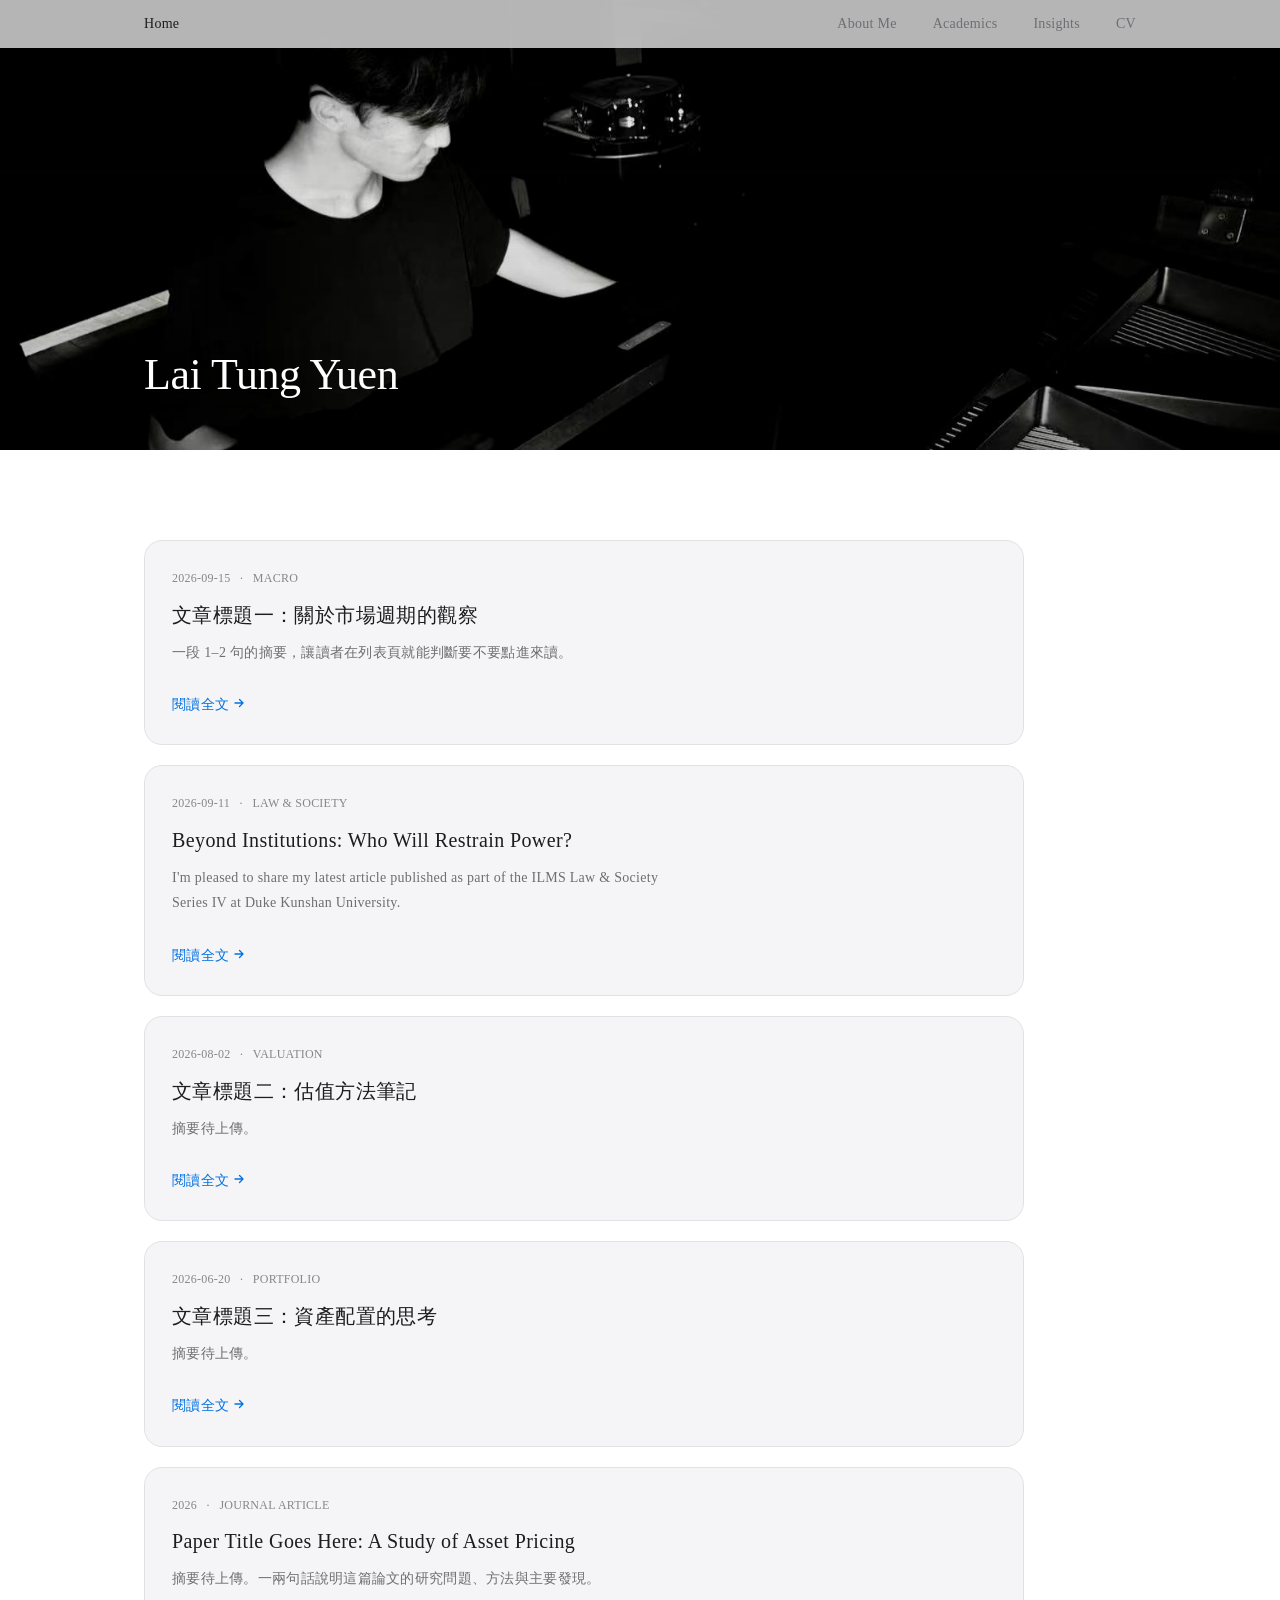
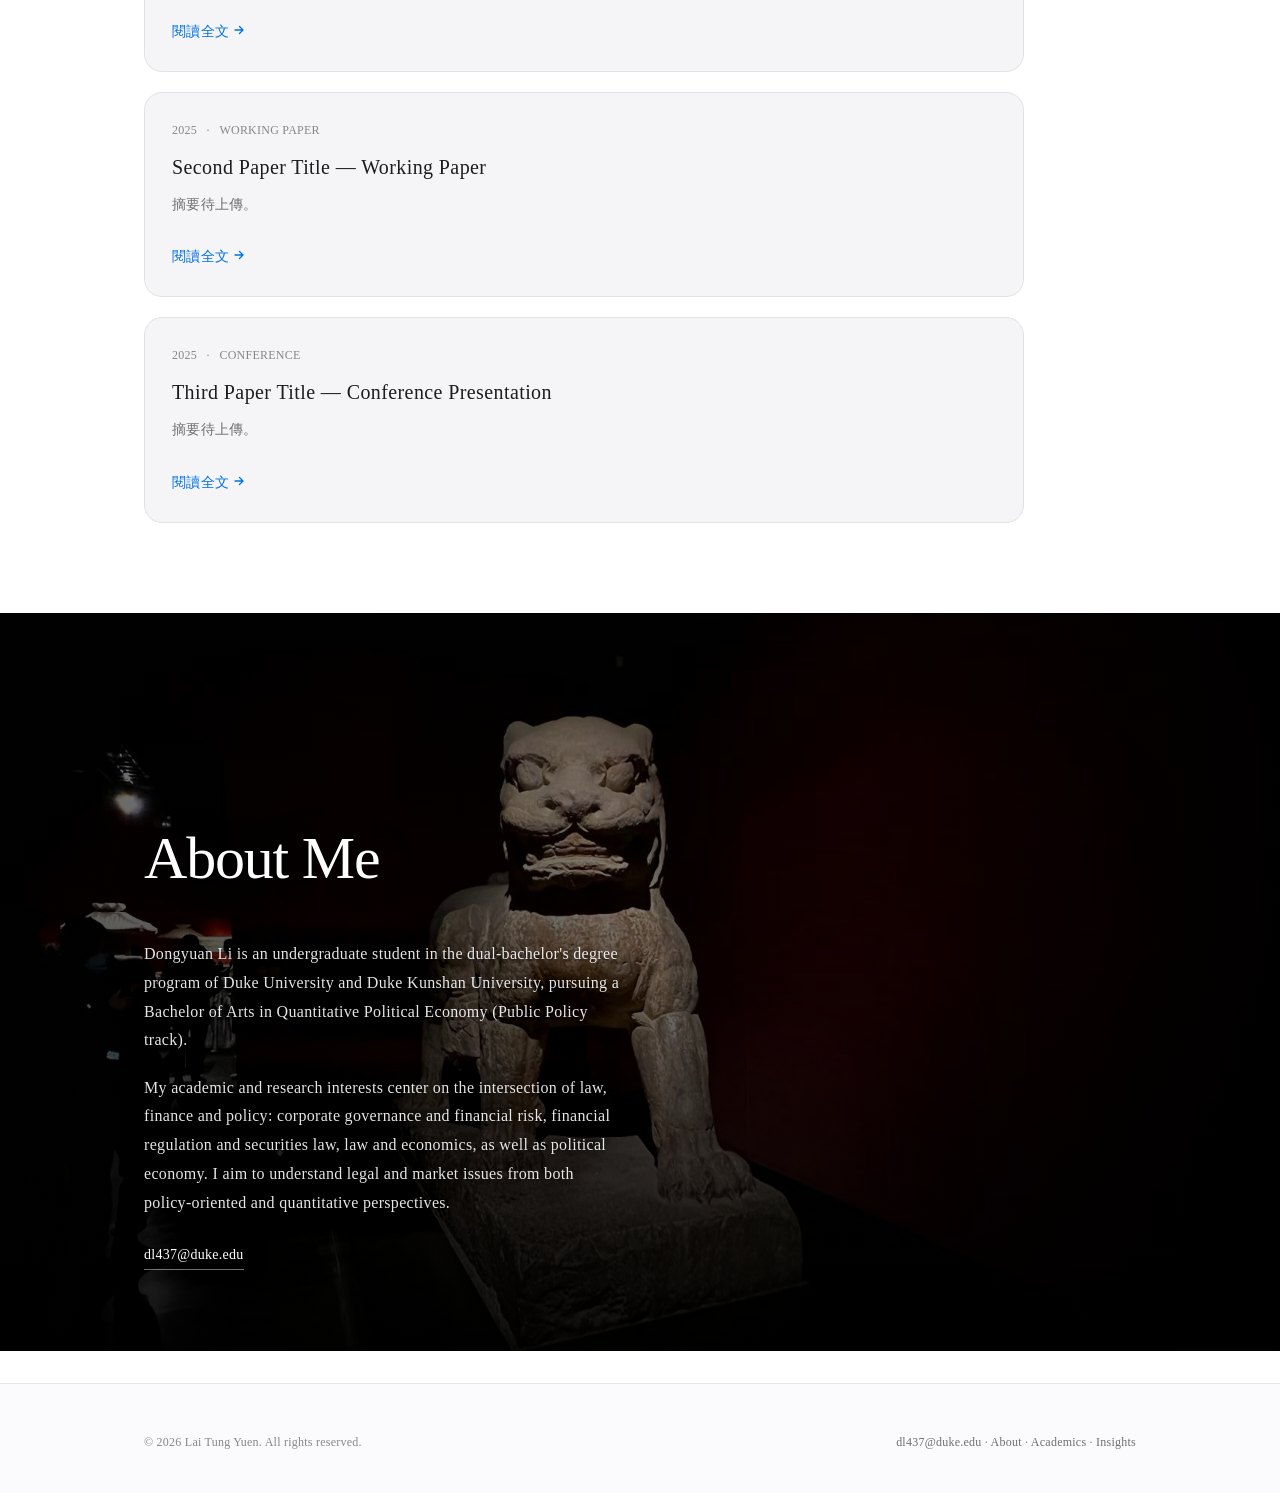
==== commit 4f4fcb1c: "Add About Me section to the homepage; remove estimated reading time" ====
--- a/index.html
+++ b/index.html
@@ -47,6 +47,19 @@
     </div>
   </section>
 
+  <!-- ========== About Me：大圖 + 簡介 ========== -->
+  <section class="about-hero" aria-label="About Me">
+    <div class="about-hero__media">
+      <img src="assets/img/about.jpg" alt="" loading="lazy" decoding="async">
+    </div>
+    <div class="about-hero__scrim" aria-hidden="true"></div>
+    <div class="about-hero__caption">
+      <h2 class="about-hero__title">About Me</h2>
+      <div class="about-hero__bio" data-about-intro></div>
+      <a class="about-hero__email" href="#" data-email></a>
+    </div>
+  </section>
+
 </main>
 
 <!-- ========== 頁腳 ========== -->
--- a/assets/css/style.css
+++ b/assets/css/style.css
@@ -36,7 +36,7 @@
   --fs-hero:   clamp(2.5rem, 6vw, 5rem);
 
   /* 间距 */
-  --gutter: clamp(1.25rem, 5vw, 6rem);
+  --gutter: clamp(1.5rem, 5vw, 6rem);
   --maxw: 1120px;
   --maxw-read: 680px;
 
@@ -100,8 +100,11 @@
 /* ---------- 3. 布局工具 ---------- */
 .wrap { width: 100%; max-width: var(--maxw); margin: 0 auto; padding: 0 var(--gutter); }
 .wrap--read { max-width: var(--maxw-read); }
-.section { padding: clamp(4rem, 10vh, 7rem) 0; }
-.section--tight { padding: clamp(2.5rem, 6vh, 4rem) 0; }
+/* 注意：這兩個只能用 padding-block。
+   若寫成 padding 簡寫，會把 .wrap 的左右內距蓋成 0，
+   桌機有大邊距看不出來，手機就會貼邊。 */
+.section { padding-block: clamp(4rem, 10vh, 7rem); }
+.section--tight { padding-block: clamp(2.5rem, 6vh, 4rem); }
 .center { text-align: center; }
 .muted { color: var(--text-2); }
 .small { font-size: var(--fs-sm); }
@@ -261,7 +264,8 @@
 
 /* ---------- 7. 頁面頭部（子頁） ---------- */
 .page-head {
-  padding: calc(var(--nav-h) + clamp(2.5rem, 8vh, 5rem)) 0 clamp(1.5rem, 4vh, 2.5rem);
+  /* 同上：用 padding-block 才不會蓋掉 .wrap 的左右內距 */
+  padding-block: calc(var(--nav-h) + clamp(2.5rem, 8vh, 5rem)) clamp(1.5rem, 4vh, 2.5rem);
 }
 .page-head h1 { font-size: clamp(2rem, 5vw, 3.25rem); letter-spacing: -0.02em; }
 .page-head .tc-title { font-family: var(--font-tc); font-size: var(--fs-base); color: var(--text-2); letter-spacing: .16em; margin-top: .75rem; }
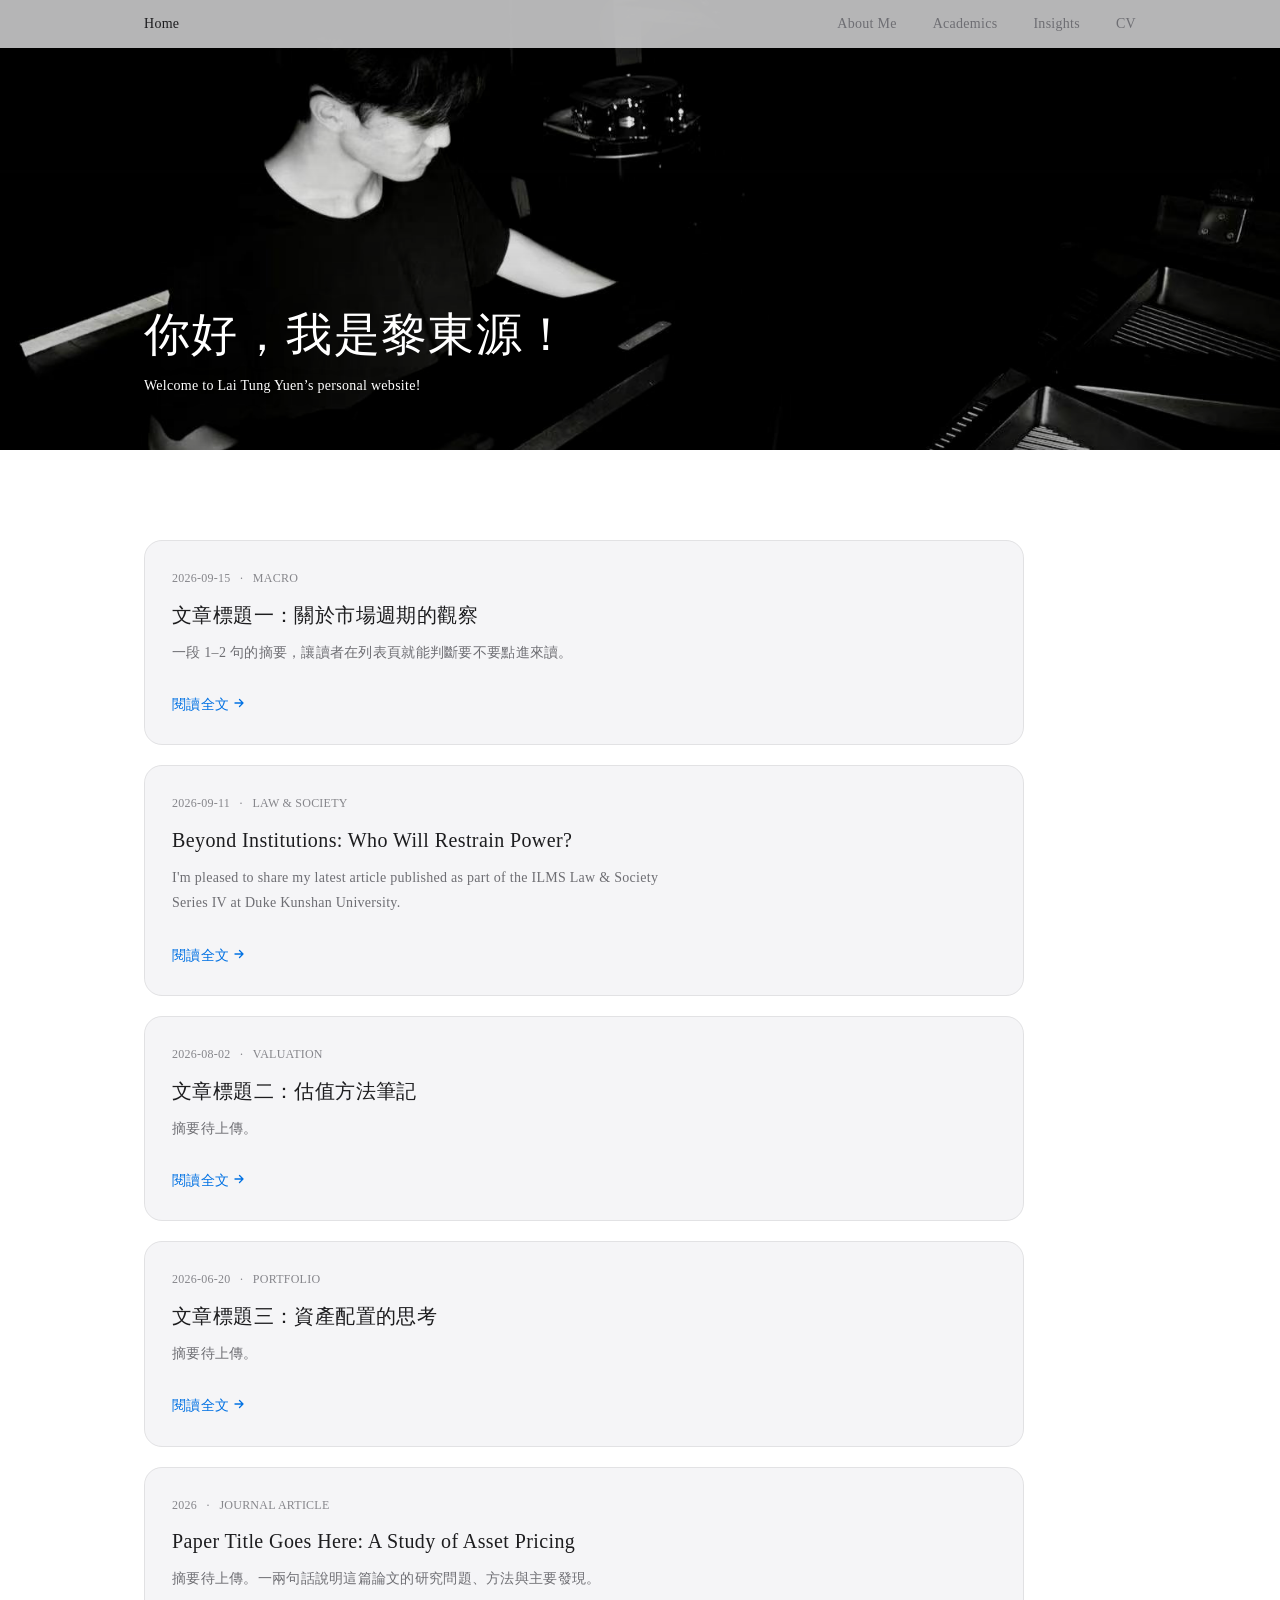
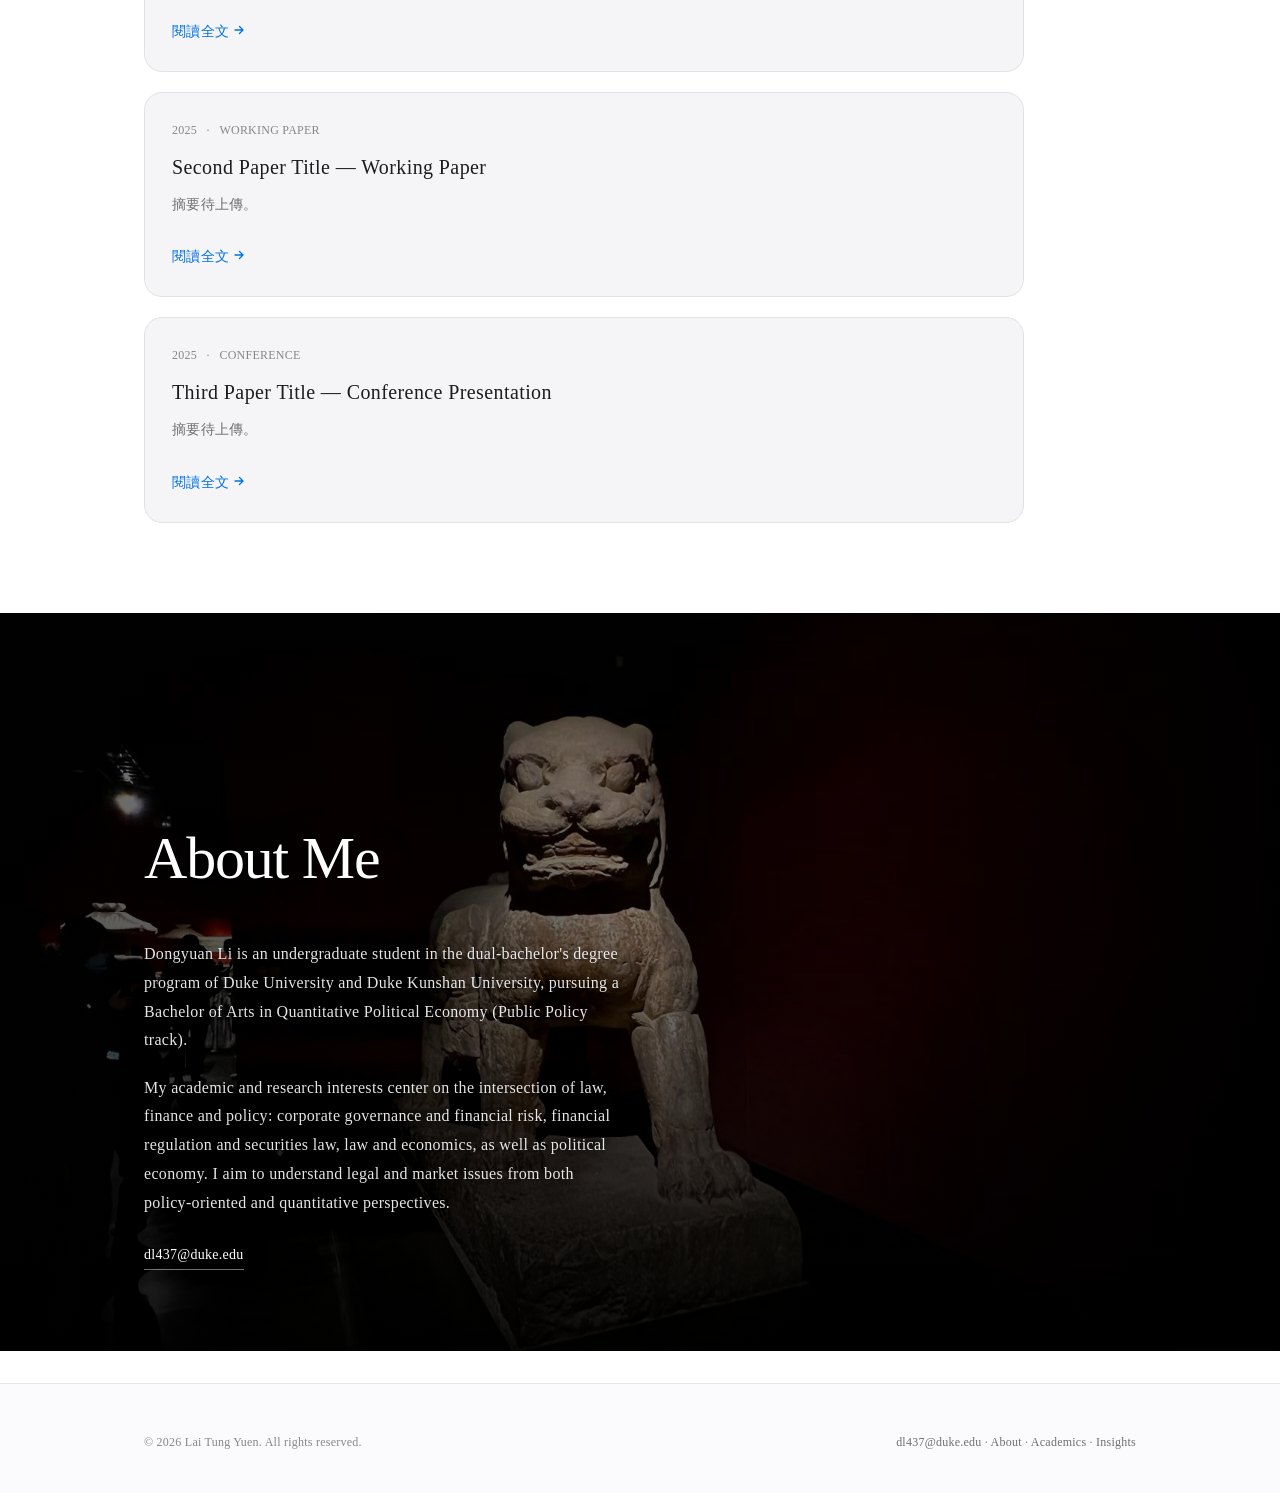
==== commit a5230999: "Hero: two-line greeting, configurable from content.js" ====
--- a/index.html
+++ b/index.html
@@ -35,8 +35,8 @@
     </div>
     <div class="hero__scrim"></div>
     <div class="hero__caption">
-      <h1 class="hero__name" data-hero-name>Lai Tung Yuen</h1>
-      <div class="hero__role" data-hero-role></div>
+      <h1 class="hero__title" data-hero-title>你好，我是黎東源！</h1>
+      <p class="hero__subtitle" data-hero-subtitle></p>
     </div>
   </section>
 
--- a/assets/css/style.css
+++ b/assets/css/style.css
@@ -211,17 +211,28 @@
   /* 捲動時淡出（透明度會被瀏覽器自動夾在 0–1） */
   opacity: calc(1 - var(--hero-t, 0) * 2);
 }
-.hero__name { font-size: clamp(1.6rem, 4vw, 2.75rem); letter-spacing: -0.01em; }
-.hero__role { font-size: var(--fs-sm); opacity: .9; margin-top: .35rem; letter-spacing: .06em; }
+.hero__title {
+  font-family: var(--font-tc), var(--font-en);   /* 中文標題用宋體 */
+  font-size: clamp(1.6rem, 4.6vw, 2.9rem);
+  line-height: 1.25;
+  letter-spacing: .03em;                          /* 中文需要一點字距 */
+}
+.hero__subtitle {
+  font-family: var(--font-en), var(--font-tc);
+  font-size: var(--fs-sm);
+  opacity: .88;
+  margin-top: .6rem;
+  letter-spacing: .02em;
+}
 
 /* 文字進場：opacity + translateY */
-.hero__name, .hero__role {
+.hero__title, .hero__subtitle {
   opacity: 0;
   transform: translateY(20px);
   animation: heroTextIn 1.1s var(--ease) forwards;
 }
-.hero__name { animation-delay: .2s; }
-.hero__role { animation-delay: .38s; }
+.hero__title { animation-delay: .2s; }
+.hero__subtitle { animation-delay: .38s; }
 @keyframes heroTextIn { to { opacity: 1; transform: translateY(0); } }
 
 /* ---------- 6. 首页三个入口 ---------- */
@@ -732,7 +743,7 @@
   .hero__media { transform: none !important; }
   .hero__media img { animation: none; transform: none; }
   .hero__caption { opacity: 1 !important; }
-  .hero__name, .hero__role { opacity: 1; transform: none; animation: none; }
+  .hero__title, .hero__subtitle { opacity: 1; transform: none; animation: none; }
 
   /* 磁吸位移一律取消 */
   [data-magnetic] { transform: none !important; }
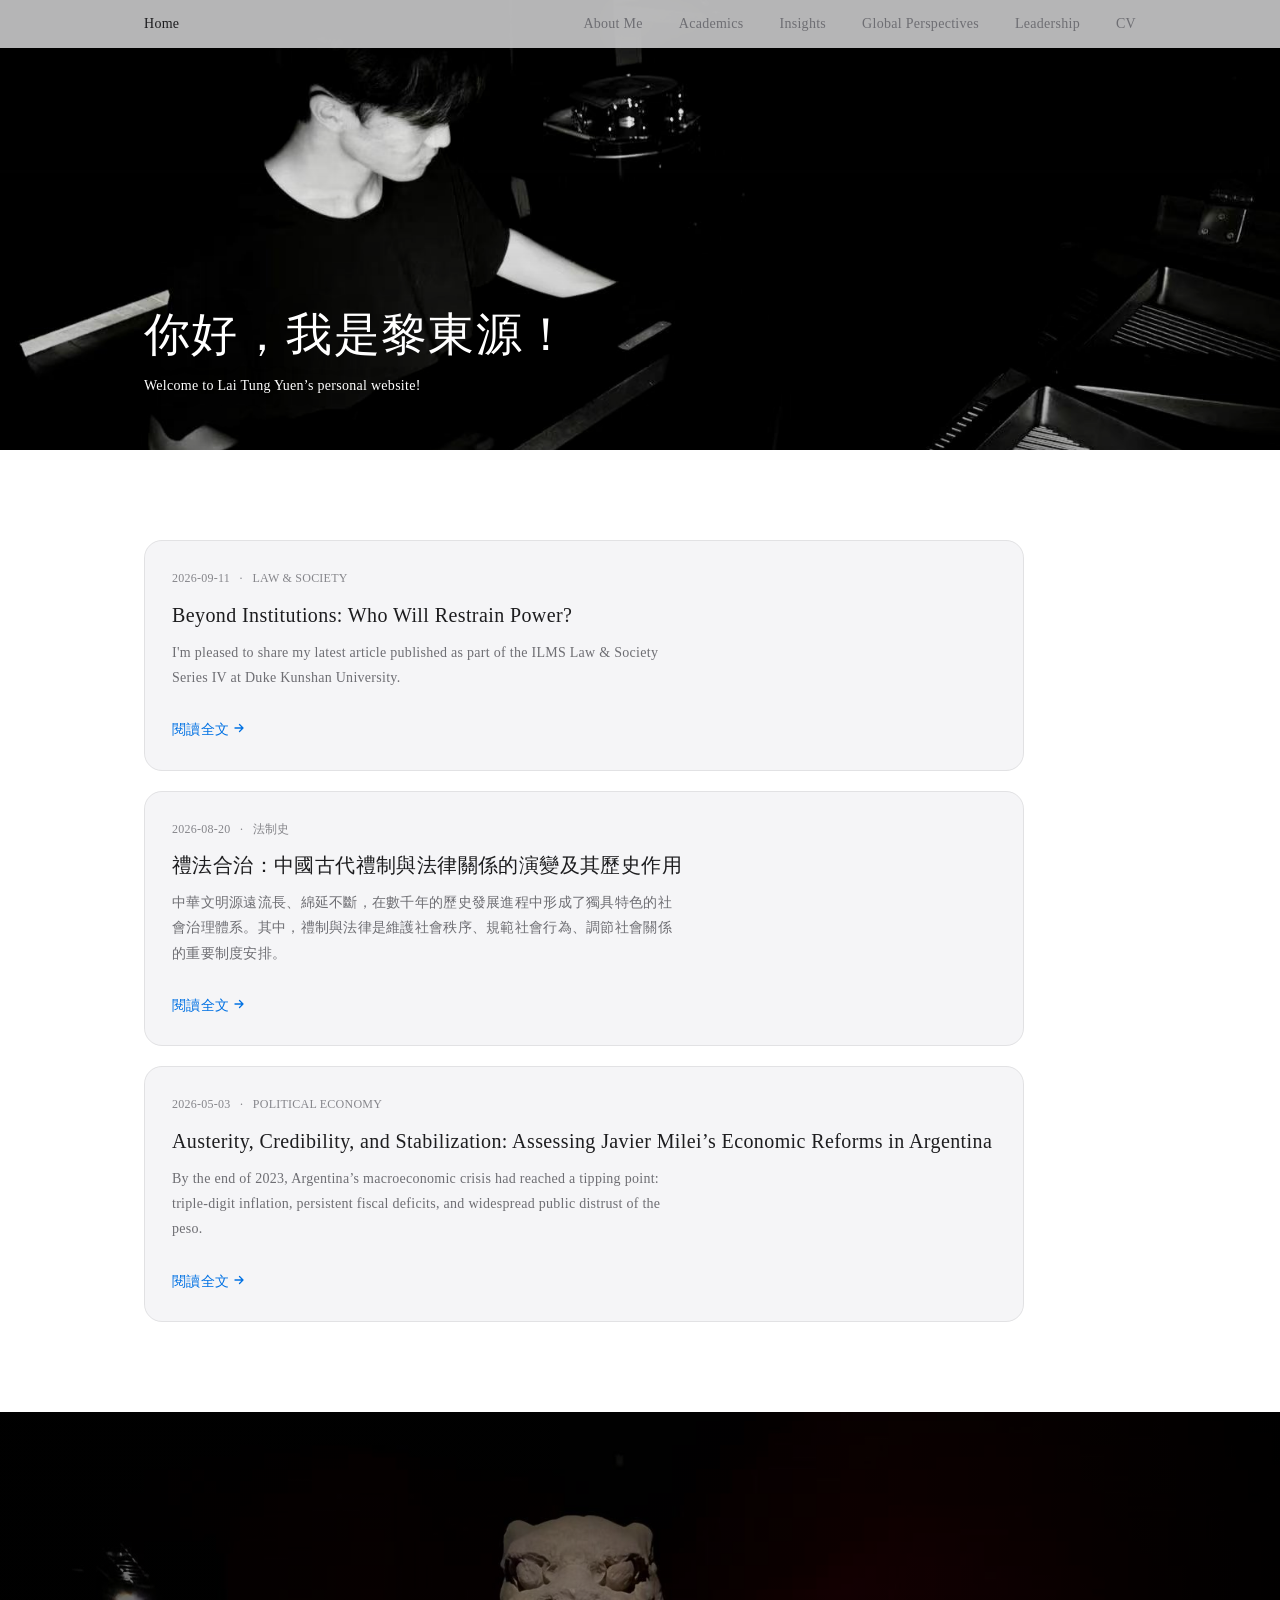
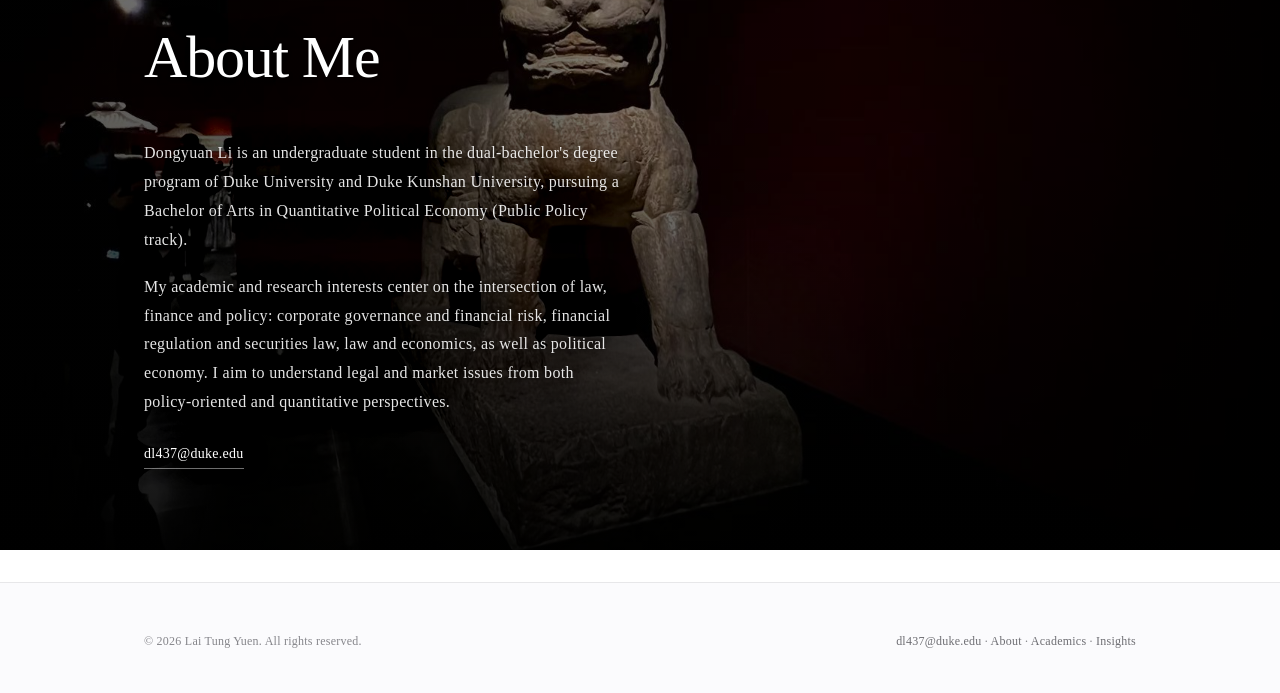
==== commit 501a1c64: "Add Global Perspectives (city cards + per-city article pages) and Leadership sections" ====
--- a/index.html
+++ b/index.html
@@ -17,6 +17,8 @@
       <a class="nav__link" data-magnetic href="about.html">About Me</a>
       <a class="nav__link" data-magnetic href="academics.html">Academics</a>
       <a class="nav__link" data-magnetic href="insights.html">Insights</a>
+      <a class="nav__link" data-magnetic href="global.html">Global Perspectives</a>
+      <a class="nav__link" data-magnetic href="leadership.html">Leadership</a>
       <!-- 若要放 CV：把 href 改成你的 PDF 路徑，例如 assets/cv.pdf -->
       <a class="nav__link" data-magnetic href="#">CV</a>
     </nav>
--- a/assets/css/style.css
+++ b/assets/css/style.css
@@ -576,6 +576,88 @@
   background: var(--surface); color: var(--text-2); font-size: var(--fs-sm);
 }
 
+/* ---------- 10c. Global Perspectives / Leadership ---------- */
+
+/* 城市卡片：圖 + 左下角城市名／國家 */
+.citygrid {
+  display: grid;
+  grid-template-columns: repeat(auto-fill, minmax(210px, 1fr));
+  gap: clamp(1rem, 2.5vw, 1.75rem);
+}
+.citycard {
+  position: relative; display: block;
+  aspect-ratio: 4 / 5;
+  border-radius: var(--radius);
+  overflow: hidden;
+  background: var(--surface);
+  color: #fff;
+}
+.citycard img {
+  width: 100%; height: 100%; object-fit: cover;
+  transition: transform .9s var(--ease);
+}
+.citycard__scrim {
+  position: absolute; inset: 0;
+  background: linear-gradient(0deg,
+    rgba(0,0,0,.74) 0%, rgba(0,0,0,.30) 40%, rgba(0,0,0,0) 70%);
+}
+.citycard__text { position: absolute; left: 1.25rem; right: 1.25rem; bottom: 1.15rem; }
+.citycard__name {
+  display: block; font-size: clamp(1.1rem, 2vw, 1.5rem);
+  letter-spacing: -0.01em; line-height: 1.2;
+}
+.citycard__country {
+  display: block; margin-top: .2rem;
+  font-size: var(--fs-xs); letter-spacing: .14em; text-transform: uppercase;
+  opacity: .8;
+}
+.citycard__n {
+  position: absolute; top: .9rem; right: .9rem;
+  font-size: var(--fs-xs); letter-spacing: .02em;
+  padding: .18rem .55rem; border-radius: 999px;
+  background: rgba(255,255,255,.92); color: var(--text);
+}
+.citycard:hover { color: #fff; }
+.citycard:hover img { transform: scale(1.05); }
+
+/* 選了城市之後的頁首 */
+.cityhead {
+  display: grid;
+  grid-template-columns: 132px 1fr auto;
+  gap: 1.5rem; align-items: center;
+  margin-bottom: 2.5rem; padding-bottom: 2rem;
+  border-bottom: 1px solid var(--border-soft);
+}
+.cityhead[hidden] { display: none; }
+.cityhead__img {
+  width: 132px; height: 165px; object-fit: cover;
+  border-radius: var(--radius-sm);
+}
+.cityhead__name { font-size: var(--fs-2xl); letter-spacing: -0.02em; }
+.cityhead__country {
+  margin-top: .3rem; font-size: var(--fs-sm); color: var(--text-3);
+  letter-spacing: .1em; text-transform: uppercase;
+}
+.cityhead__n { color: var(--text-3); }
+.cityhead__back { font-size: var(--fs-sm); color: var(--text-2); white-space: nowrap; }
+.cityhead__back:hover { color: var(--text); }
+
+/* 搜尋列 + 標籤（靠左） */
+.collection__bar {
+  display: flex; flex-direction: column; gap: 1.1rem;
+  margin-bottom: 2.5rem;
+}
+.collection__search {
+  font-family: inherit; font-size: var(--fs-sm);
+  width: 100%; max-width: 380px;
+  padding: .6rem 1.1rem; border-radius: 999px;
+  border: 1px solid var(--border); background: #fff; color: var(--text);
+}
+.collection__search:focus { outline: none; border-color: var(--accent); }
+.collection__bar .tagbar__row { justify-content: flex-start; }
+
+.credit { margin-top: 1.75rem; font-size: var(--fs-xs); color: var(--text-3); }
+
 /* ---------- 11. 内文阅读页 ---------- */
 .reader { padding-bottom: 6rem; }
 /* 返回：只有一個箭頭 */
@@ -599,8 +681,50 @@
 .reader__byline { margin-top: 1rem; font-size: var(--fs-sm); color: var(--text-2); }
 .reader__byline .dot { color: var(--border); margin: 0 .5rem; }
 
-.prose { font-size: 1rem; line-height: 1.85; color: #2b2b2e; }
+.prose {
+  font-size: 1rem; line-height: 1.85; color: #2b2b2e;
+  /* 參考文獻裡的長 URL 沒有斷點，不換行會撐破容器（手機端尤其明顯） */
+  overflow-wrap: break-word;
+  word-wrap: break-word;
+}
+.prose a { word-break: break-word; }
 .prose h2 { font-size: var(--fs-xl); margin: 2.5rem 0 1rem; letter-spacing: -0.01em; color: var(--text); }
+.prose h3 { font-size: var(--fs-lg); margin: 2rem 0 .75rem; letter-spacing: -0.005em; color: var(--text-2); }
+
+/* 文章插圖 */
+.fig { margin: clamp(2.5rem, 6vh, 4rem) 0; text-align: center; }
+.fig img {
+  width: auto; max-width: 100%;
+  max-height: clamp(280px, 46vh, 460px);
+  margin: 0 auto;
+  border-radius: var(--radius-sm);
+  box-shadow: 0 1px 3px rgba(0,0,0,.06), 0 12px 32px rgba(0,0,0,.07);
+}
+.fig figcaption {
+  margin: 1.1rem auto 0; max-width: 46ch;
+  font-size: var(--fs-xs); line-height: 1.7; color: var(--text-3);
+}
+.fig__credit { display: block; margin-top: .4rem; opacity: .8; }
+
+/* 腳註 */
+.prose .fnref { font-size: .66em; line-height: 0; vertical-align: super; margin-left: .1em; }
+.prose .fnref a { color: var(--accent); text-decoration: none; padding: 0 .12em; }
+.prose .fnref a:hover { text-decoration: underline; }
+
+.prose ol.notes {
+  margin: 1.5rem 0 0; padding-left: 1.6rem;
+  font-size: var(--fs-sm); line-height: 1.75; color: var(--text-2);
+}
+.prose ol.notes li {
+  margin-bottom: .85rem; padding-left: .25rem;
+  overflow-wrap: anywhere; word-break: break-word;
+}
+.prose ol.notes li::marker { color: var(--text-3); }
+.fnback { color: var(--text-3); text-decoration: none; margin-left: .25rem; }
+.fnback:hover { color: var(--accent); }
+
+/* 跳去腳註時，別被固定導覽列蓋住 */
+.prose [id^="fn-"], .prose [id^="fnref-"] { scroll-margin-top: calc(var(--nav-h) + 1.5rem); }
 .prose h3 { font-size: var(--fs-lg); margin: 2rem 0 .75rem; color: var(--text); }
 .prose p { margin: 0 0 1.35em; }
 .prose ul, .prose ol { margin: 0 0 1.35em; padding-left: 1.35rem; }
@@ -721,10 +845,26 @@
     max-height: 0; overflow: hidden;
     transition: max-height .45s var(--ease), padding .45s var(--ease);
   }
-  .nav.is-open .nav__links { max-height: 320px; padding: .5rem var(--gutter) 1.25rem; }
+  /* 6 個導覽項，展開高度要夠，不然最後一項會被裁掉 */
+  .nav.is-open .nav__links { max-height: 460px; padding: .5rem var(--gutter) 1.25rem; }
   .nav__link { padding: .75rem 0; font-size: 1rem; width: 100%; border-bottom: 1px solid var(--border-soft); }
   .nav__link::after { display: none; }
   .hero { height: 46vh; }
+  /* 手機：翻頁導航改上下堆疊，標題不再被 45% 寬度擠成三行又靠右 */
+  .pager { flex-direction: column; gap: 1.5rem; }
+  .pager a { max-width: 100%; }
+  .pager .pager__next { text-align: left; margin-left: 0; }
+  /* 手機：註釋與閱讀次數的間距收緊一點 */
+  .prose ol.notes { padding-left: 1.3rem; }
+  .viewcount { margin-top: 2rem; }
+  /* 手機：城市卡片兩欄，頁首改上下排列 */
+  .citygrid { grid-template-columns: repeat(2, 1fr); gap: .75rem; }
+  .citycard__text { left: .85rem; right: .85rem; bottom: .8rem; }
+  .citycard__name { font-size: 1rem; }
+  .citycard__n { top: .6rem; right: .6rem; }
+  .cityhead { grid-template-columns: 88px 1fr; gap: 1rem; }
+  .cityhead__img { width: 88px; height: 110px; }
+  .cityhead__back { grid-column: 1 / -1; }
   /* 手機：縮放幅度減半，減少長距離位移 */
   .hero__media { transform: scale(calc(1.06 - var(--hero-t, 0) * 0.06)); }
 }
